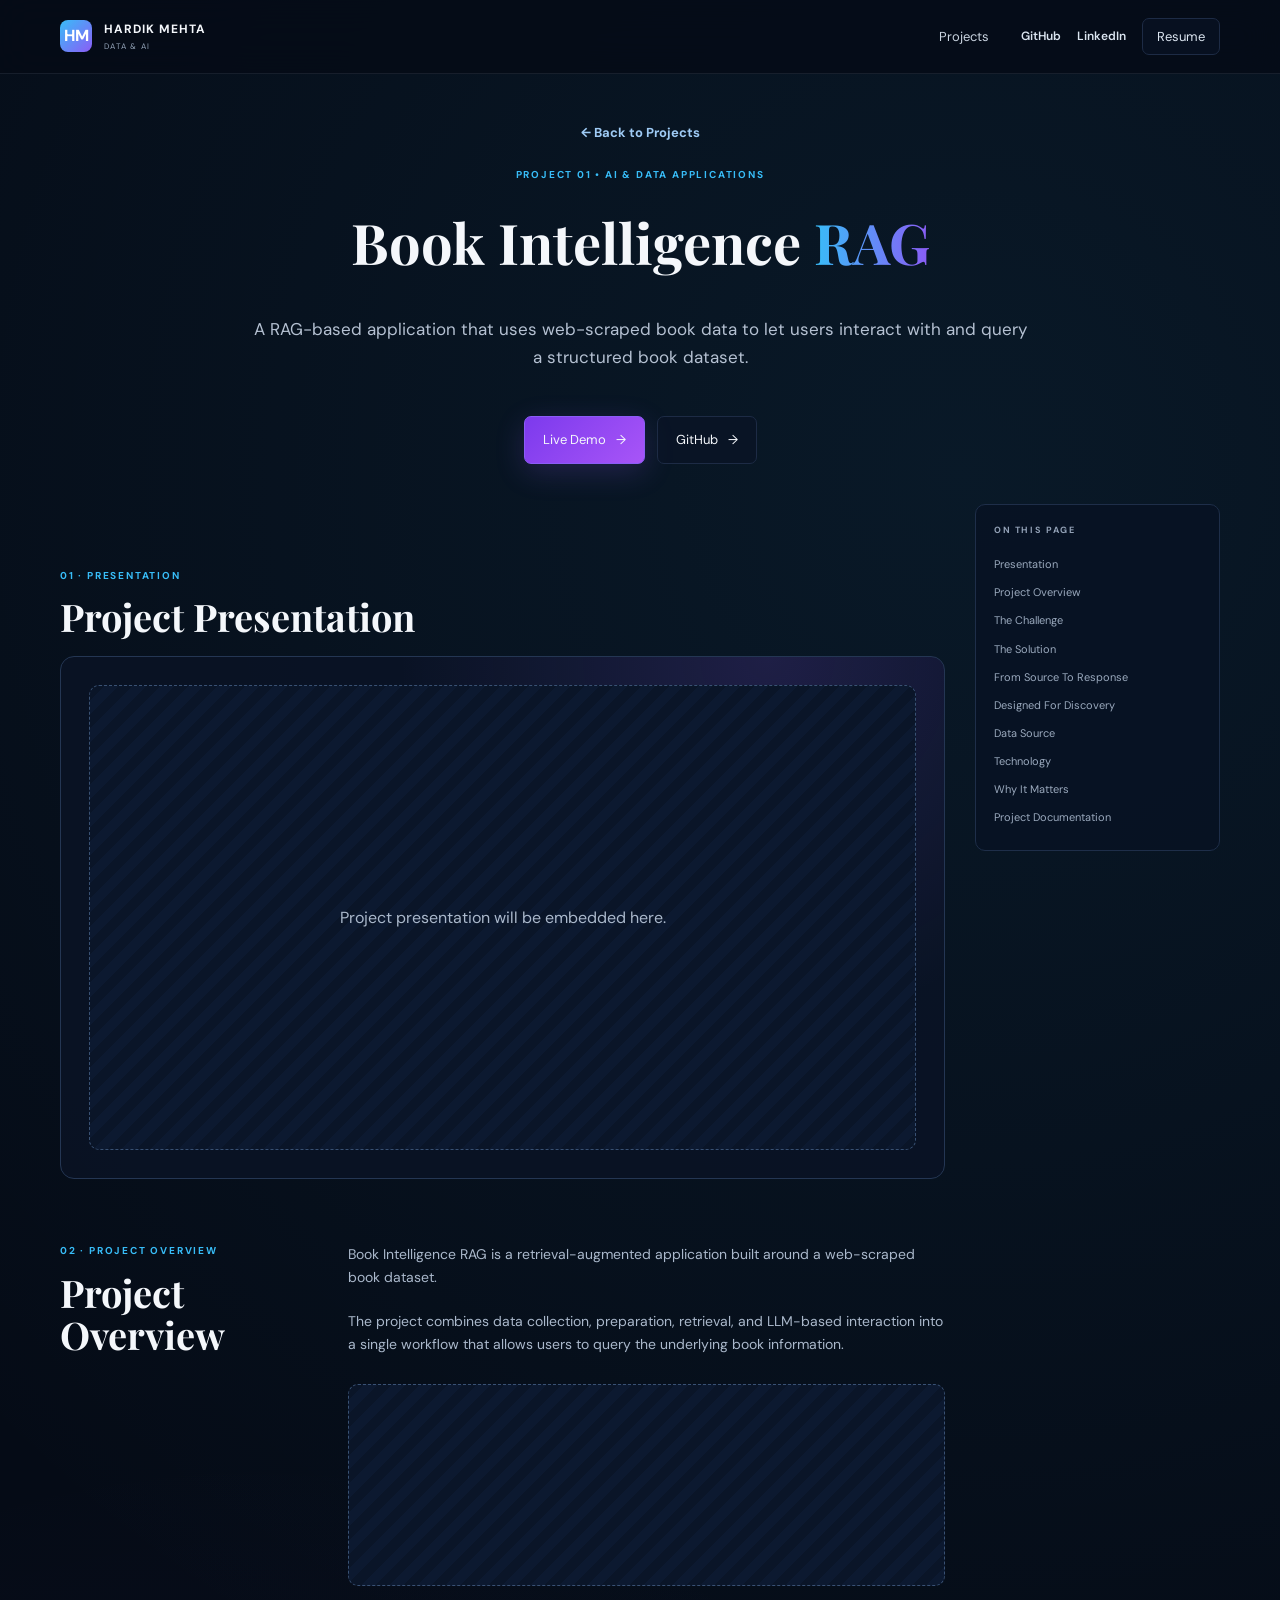
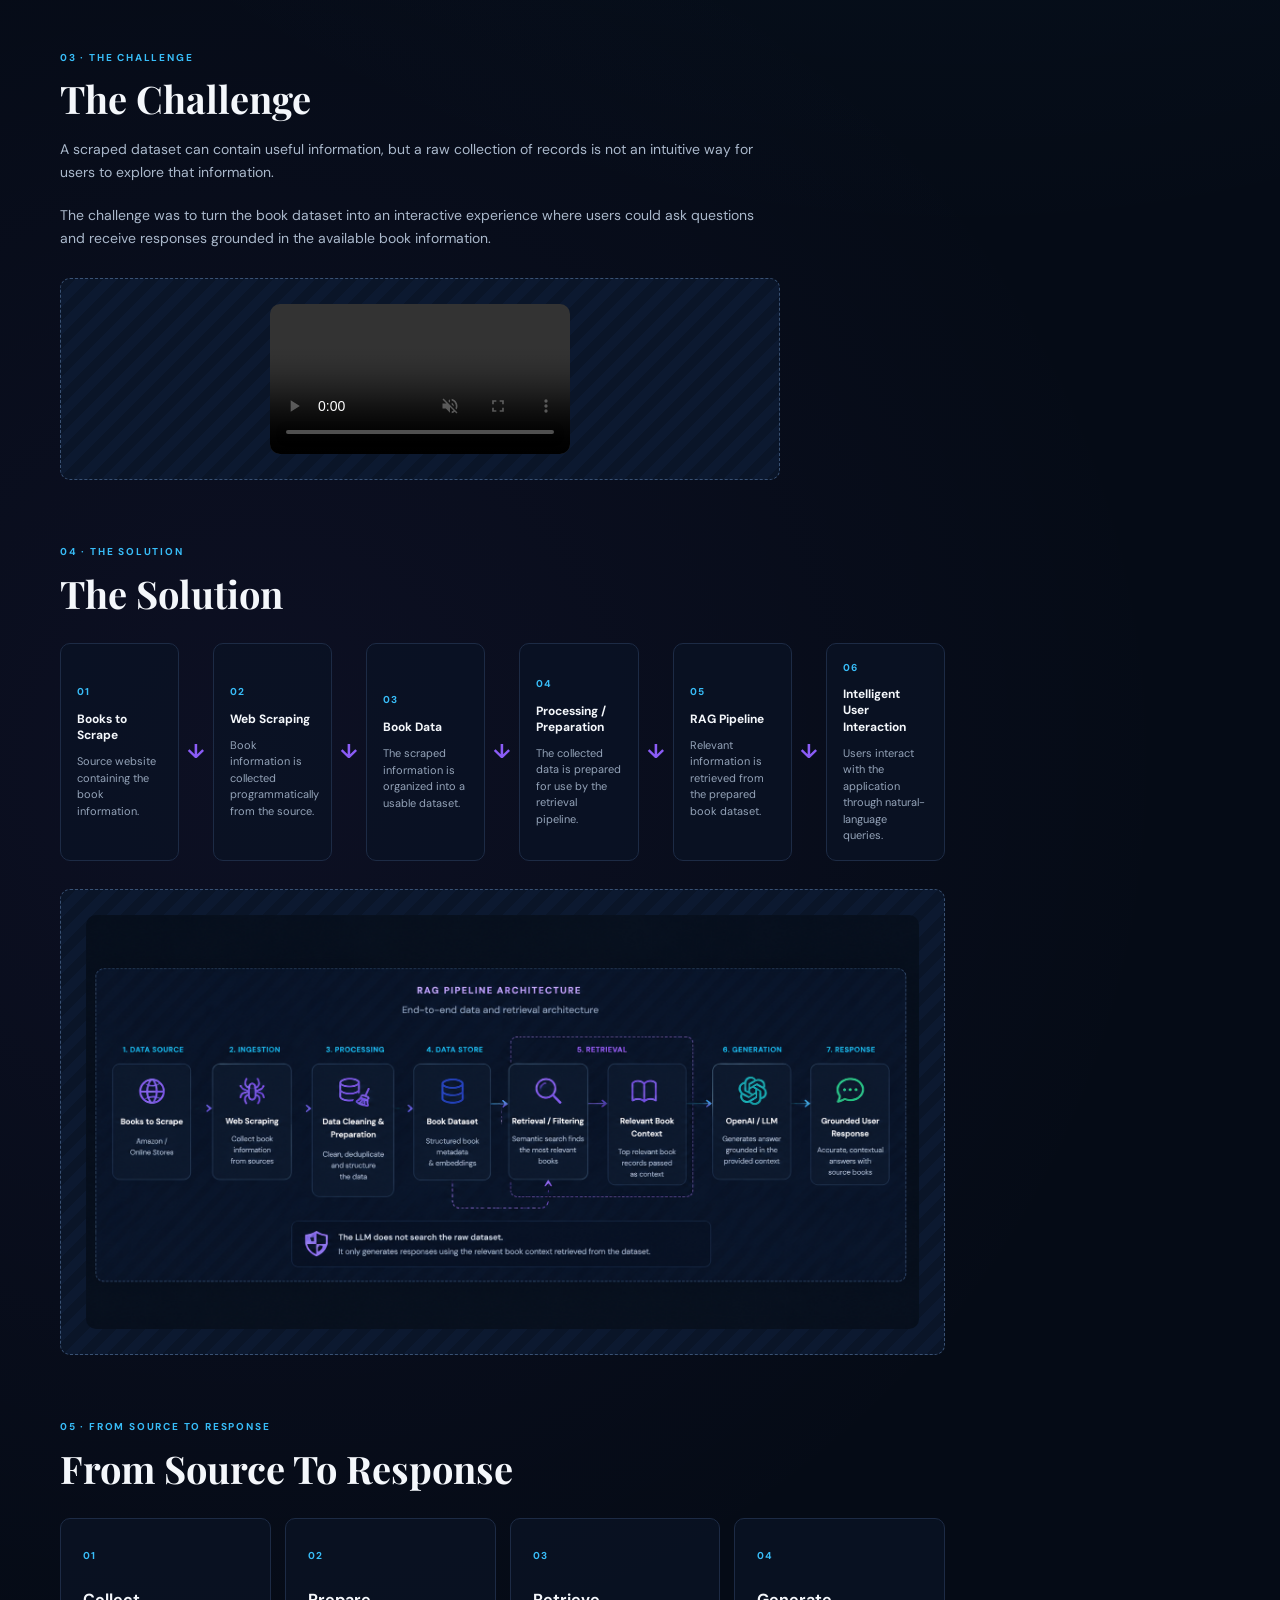
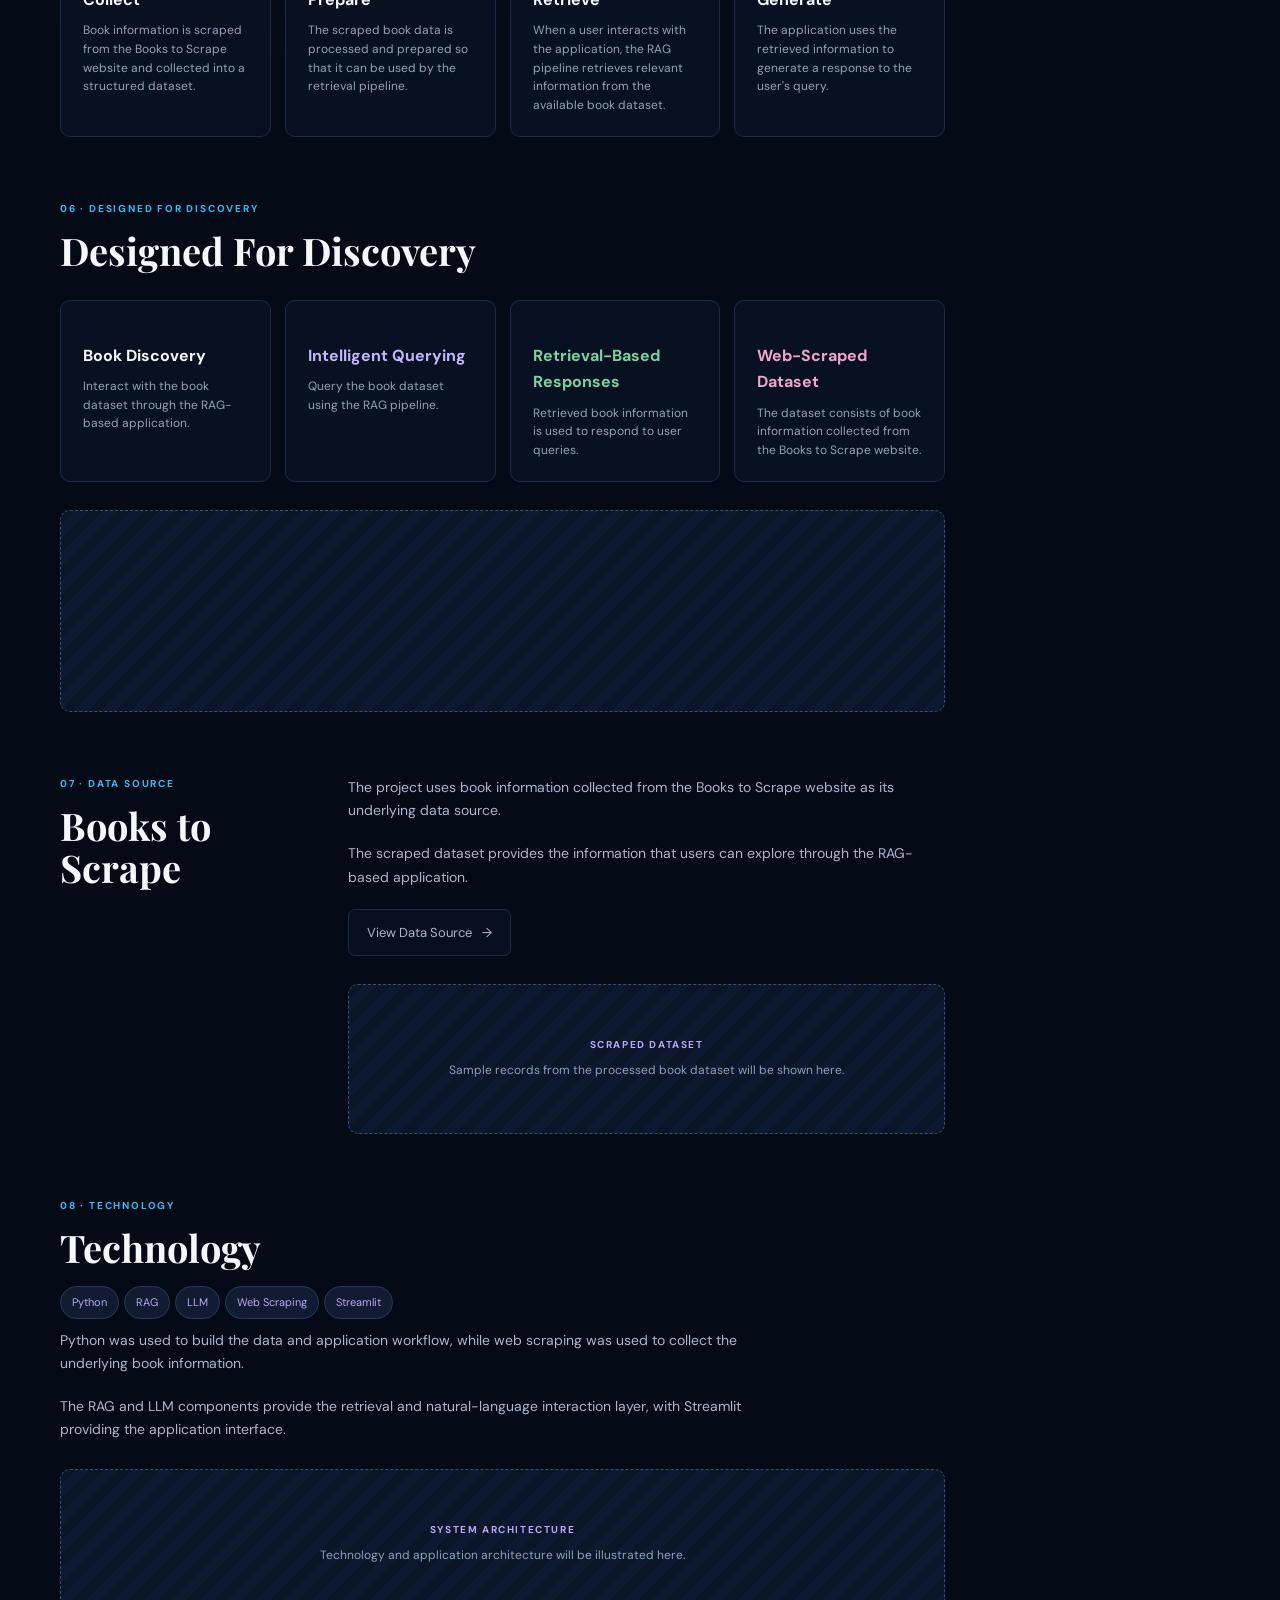
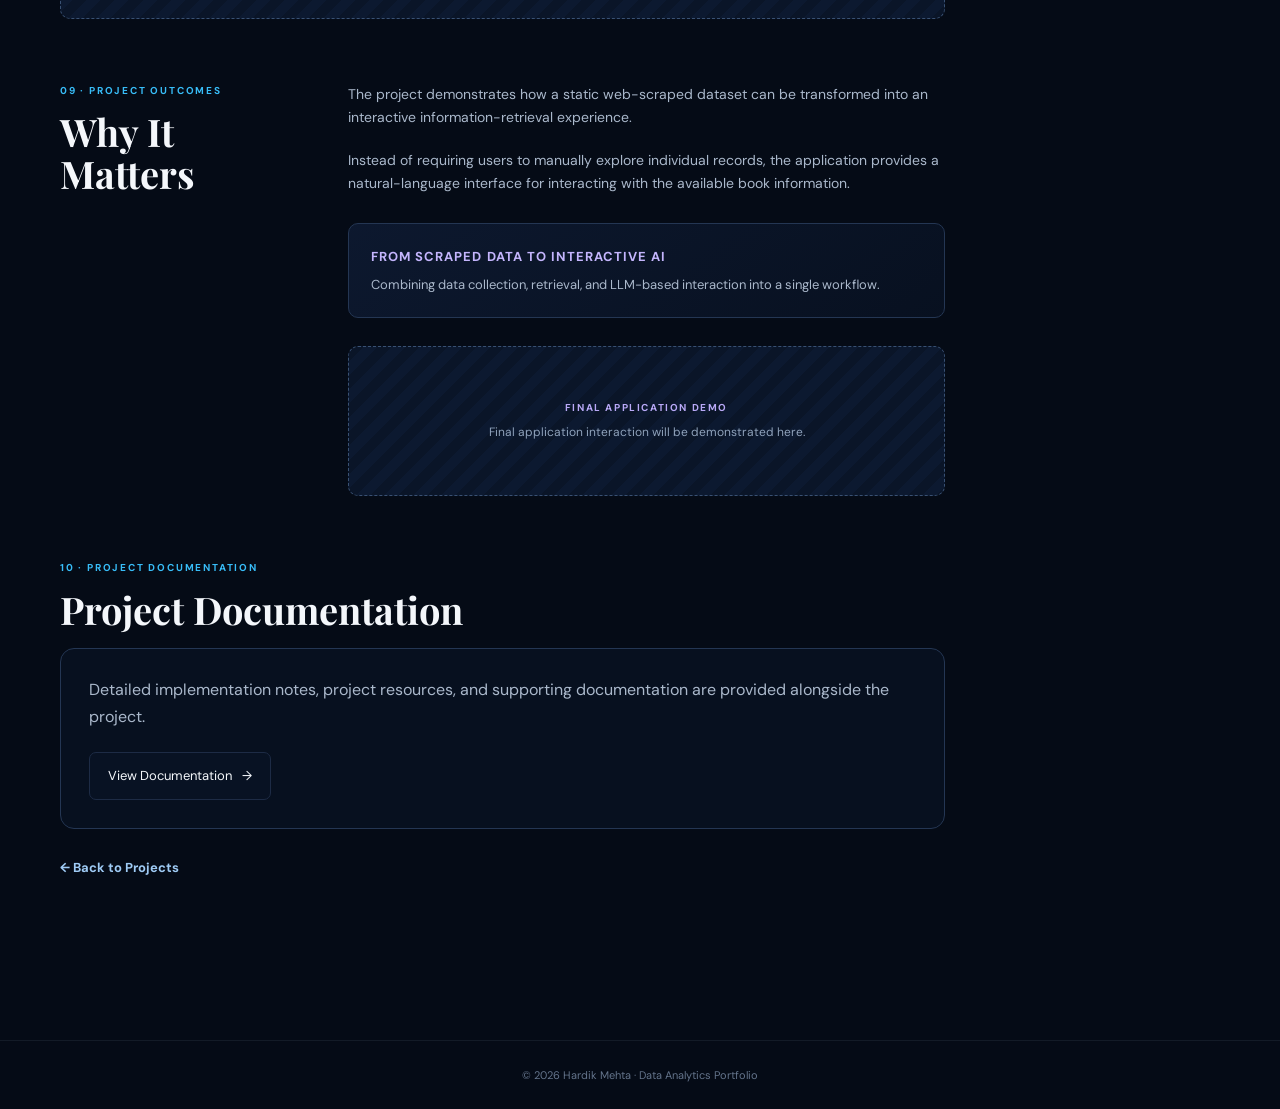
==== projects/book-rag/index.html @ fb2c51c4 "Finishing touch" ====
<!DOCTYPE html>
<html lang="en">
<head>
  <meta charset="UTF-8">
  <meta name="viewport" content="width=device-width, initial-scale=1.0">
  <meta name="description" content="Book Intelligence RAG case study — Hardik Mehta.">
  <title>Book Intelligence RAG | Hardik Mehta</title>
  <link rel="preconnect" href="https://fonts.googleapis.com">
  <link rel="preconnect" href="https://fonts.gstatic.com" crossorigin>
  <link href="https://fonts.googleapis.com/css2?family=DM+Sans:wght@400;500;600;700&family=Playfair+Display:ital,wght@0,600;0,700;1,600&display=swap" rel="stylesheet">
  <link rel="stylesheet" href="../../styles.css">
  <style>
    .rag-visual-placeholder { display:grid; gap:7px; min-height:150px; margin-top:28px; padding:25px; border:1px dashed #395173; border-radius:10px; background:repeating-linear-gradient(135deg,#0a1528,#0a1528 10px,#0c1930 10px,#0c1930 20px); text-align:center; place-content:center; }
    .rag-visual-placeholder strong { color:#b9a9f7; font-size:10px; letter-spacing:.16em; }
    .rag-visual-placeholder span { color:#8fa2bb; font-size:12px; }
    .rag-step p { margin:0; color:var(--muted); font-size:11px; line-height:1.5; }
    .rag-callout { margin-top:28px; padding:22px; border:1px solid #243653; border-radius:10px; background:linear-gradient(145deg,rgba(13,25,48,.94),rgba(8,17,33,.9)); }
    .rag-callout strong, .rag-callout span { display:block; }
    .rag-callout strong { color:#c4b5fd; font-size:13px; letter-spacing:.08em; }
    .rag-callout span { margin-top:6px; color:#aab8cb; font-size:13px; }
  </style>
</head>
<body class="rag-layout">
  <header class="site-header">
    <a class="brand" href="../../index.html">
      <span class="brand-mark">HM</span>
      <span><strong>HARDIK MEHTA</strong><small>DATA &amp; AI</small></span>
    </a>
    <nav class="main-nav" aria-label="Project navigation">
      <a href="../../index.html#projects">Projects</a>
    </nav>
    <div class="header-actions">
      <a href="#" data-placeholder-url="github-profile" aria-label="GitHub">GitHub</a>
      <a href="#" data-placeholder-url="linkedin-profile" aria-label="LinkedIn">LinkedIn</a>
      <a class="outline-btn small" href="#" data-placeholder-url="resume">Resume</a>
    </div>
    <details class="mobile-menu">
      <summary aria-label="Open navigation menu"><span></span><span></span><span></span></summary>
      <div class="mobile-menu-panel">
        <nav aria-label="Mobile project navigation"><a href="../../index.html#projects">Projects</a></nav>
        <div class="mobile-menu-links">
          <a href="#" data-placeholder-url="github-profile">GitHub</a>
          <a href="#" data-placeholder-url="linkedin-profile">LinkedIn</a>
          <a class="outline-btn small" href="#" data-placeholder-url="resume">Resume</a>
        </div>
      </div>
    </details>
  </header>

  <main class="project-page rag-page">
    <section class="project-hero section-shell">
      <a class="rag-back-link" href="../../index.html#projects">← Back to Projects</a>
      <p class="eyebrow">PROJECT 01 • AI &amp; DATA APPLICATIONS</p>
      <h1>Book Intelligence <span>RAG</span></h1>
      <p class="lead">A RAG-based application that uses web-scraped book data to let users interact with and query a structured book dataset.</p>
      <div class="project-actions">
        <a class="primary-btn" href="https://book-intelligence-rag.streamlit.app/" target="_blank" rel="noopener noreferrer">Live Demo <span>→</span></a>
        <a class="outline-btn" href="#github">GitHub <span>→</span></a>
      </div>
    </section>

    <section class="section-shell case-study-grid">
      <article class="case-study-main">
        <section id="presentation" class="rag-section"><p class="eyebrow">01 · PRESENTATION</p><h2>Project Presentation</h2><div class="rag-placeholder-card"><div class="rag-presentation-viewer" role="region" aria-label="Project presentation viewer"><p>Project presentation will be embedded here.</p></div></div></section>

        <section id="overview" class="rag-two-column rag-section"><div><p class="eyebrow">02 · PROJECT OVERVIEW</p><h2>Project Overview</h2></div><div class="rag-copy"><p>Book Intelligence RAG is a retrieval-augmented application built around a web-scraped book dataset.</p><p>The project combines data collection, preparation, retrieval, and LLM-based interaction into a single workflow that allows users to query the underlying book information.</p><div class="rag-visual-placeholder"><video src="../../assets/Challenge_Rag.mp4" autoplay muted loop playsinline style="width:100%; height:100%; object-fit:cover; border-radius:inherit; display:block;"></video></div></div></section>

        <section id="challenge" class="rag-section rag-narrow-section"><p class="eyebrow">03 · THE CHALLENGE</p><h2>The Challenge</h2><div class="rag-copy"><p>A scraped dataset can contain useful information, but a raw collection of records is not an intuitive way for users to explore that information.</p><p>The challenge was to turn the book dataset into an interactive experience where users could ask questions and receive responses grounded in the available book information.</p><div class="rag-visual-placeholder"><video src="../../assets/Challenge2.mp4" autoplay muted loop playsinline controls="false" style="width:100%; height:100%; object-fit:cover; border-radius:inherit; display:block;"></video></div></div></div></section>

        <section id="solution" class="rag-section"><p class="eyebrow">04 · THE SOLUTION</p><h2>The Solution</h2><div class="rag-workflow" aria-label="Book Intelligence RAG workflow"><div class="rag-step"><span>01</span><strong>Books to Scrape</strong><p>Source website containing the book information.</p></div><b>↓</b><div class="rag-step"><span>02</span><strong>Web Scraping</strong><p>Book information is collected programmatically from the source.</p></div><b>↓</b><div class="rag-step"><span>03</span><strong>Book Data</strong><p>The scraped information is organized into a usable dataset.</p></div><b>↓</b><div class="rag-step"><span>04</span><strong>Processing / Preparation</strong><p>The collected data is prepared for use by the retrieval pipeline.</p></div><b>↓</b><div class="rag-step"><span>05</span><strong>RAG Pipeline</strong><p>Relevant information is retrieved from the prepared book dataset.</p></div><b>↓</b><div class="rag-step"><span>06</span><strong>Intelligent User Interaction</strong><p>Users interact with the application through natural-language queries.</p></div></div><div class="rag-visual-placeholder"><img src="../../assets/ChatGPT Image Aug 23, 2026, 06_35_47 PM.png" alt="RAG pipeline architecture" style="width:100%; height:100%; object-fit:contain; display:block; border-radius:inherit; max-width:100%; max-height:100%;"></div></section>

        <section id="how-it-works" class="rag-section"><p class="eyebrow">05 · FROM SOURCE TO RESPONSE</p><h2>From Source To Response</h2><div class="rag-number-grid"><article><span>01</span><h3>Collect</h3><p>Book information is scraped from the Books to Scrape website and collected into a structured dataset.</p></article><article><span>02</span><h3>Prepare</h3><p>The scraped book data is processed and prepared so that it can be used by the retrieval pipeline.</p></article><article><span>03</span><h3>Retrieve</h3><p>When a user interacts with the application, the RAG pipeline retrieves relevant information from the available book dataset.</p></article><article><span>04</span><h3>Generate</h3><p>The application uses the retrieved information to generate a response to the user's query.</p></article></div></section>

        <section id="features" class="rag-section"><p class="eyebrow">06 · DESIGNED FOR DISCOVERY</p><h2>Designed For Discovery</h2><div class="rag-feature-grid"><article><h3>Book Discovery</h3><p>Interact with the book dataset through the RAG-based application.</p></article><article><h3>Intelligent Querying</h3><p>Query the book dataset using the RAG pipeline.</p></article><article><h3>Retrieval-Based Responses</h3><p>Retrieved book information is used to respond to user queries.</p></article><article><h3>Web-Scraped Dataset</h3><p>The dataset consists of book information collected from the Books to Scrape website.</p></article></div><div class="rag-visual-placeholder"><video src="../../assets/harrypotter.mp4" autoplay muted loop playsinline style="width:100%; height:100%; object-fit:cover; border-radius:inherit; display:block;"></video></div></section>

        <section id="data-source" class="rag-two-column rag-section"><div><p class="eyebrow">07 · DATA SOURCE</p><h2>Books to Scrape</h2></div><div class="rag-copy"><p>The project uses book information collected from the Books to Scrape website as its underlying data source.</p><p>The scraped dataset provides the information that users can explore through the RAG-based application.</p><a class="outline-btn" href="#">View Data Source <span>→</span></a><div class="rag-visual-placeholder"><strong>SCRAPED DATASET</strong><span>Sample records from the processed book dataset will be shown here.</span></div></div></section>

        <section id="technology" class="rag-section rag-narrow-section"><p class="eyebrow">08 · TECHNOLOGY</p><h2>Technology</h2><div class="tags large"><span>Python</span><span>RAG</span><span>LLM</span><span>Web Scraping</span><span>Streamlit</span></div><div class="rag-copy"><p>Python was used to build the data and application workflow, while web scraping was used to collect the underlying book information.</p><p>The RAG and LLM components provide the retrieval and natural-language interaction layer, with Streamlit providing the application interface.</p></div><div class="rag-visual-placeholder"><strong>SYSTEM ARCHITECTURE</strong><span>Technology and application architecture will be illustrated here.</span></div></section>

        <section id="outcomes" class="rag-two-column rag-section"><div><p class="eyebrow">09 · PROJECT OUTCOMES</p><h2>Why It Matters</h2></div><div class="rag-copy"><p>The project demonstrates how a static web-scraped dataset can be transformed into an interactive information-retrieval experience.</p><p>Instead of requiring users to manually explore individual records, the application provides a natural-language interface for interacting with the available book information.</p><div class="rag-callout"><strong>FROM SCRAPED DATA TO INTERACTIVE AI</strong><span>Combining data collection, retrieval, and LLM-based interaction into a single workflow.</span></div><div class="rag-visual-placeholder"><strong>FINAL APPLICATION DEMO</strong><span>Final application interaction will be demonstrated here.</span></div></div></section>

        <section id="documentation" class="rag-section"><p class="eyebrow">10 · PROJECT DOCUMENTATION</p><h2>Project Documentation</h2><div class="rag-placeholder-card"><p>Detailed implementation notes, project resources, and supporting documentation are provided alongside the project.</p><a class="outline-btn" href="#">View Documentation <span>→</span></a></div></section>

        <a class="back-projects" href="../../index.html#projects">← Back to Projects</a>
      </article>
      <aside class="project-sidebar case-study-sidebar">
        <div class="side-card"><p class="eyebrow">ON THIS PAGE</p><a href="#presentation">Presentation</a><a href="#overview">Project Overview</a><a href="#challenge">The Challenge</a><a href="#solution">The Solution</a><a href="#how-it-works">From Source To Response</a><a href="#features">Designed For Discovery</a><a href="#data-source">Data Source</a><a href="#technology">Technology</a><a href="#outcomes">Why It Matters</a><a href="#documentation">Project Documentation</a></div>
      </aside>
    </section>
  </main>

  <footer class="site-footer">© 2026 Hardik Mehta · Data Analytics Portfolio</footer>
  <script src="../../script.js"></script>
</body>
</html>
<!-- Book RAG portfolio page -->
---- styles.css ----
:root {
  --bg: #050b16;
  --surface: #0a1325;
  --surface-2: #0d1930;
  --border: #1d2b45;
  --text: #f4f7fb;
  --muted: #94a3b8;
  --blue: #38bdf8;
  --purple: #8b5cf6;
  --pink: #c084fc;
  --shadow: 0 20px 60px rgba(0,0,0,.28);
  --max: 1160px;
}
* { box-sizing: border-box; }
html { scroll-behavior: smooth; }
body {
  margin: 0; color: var(--text); background:
  radial-gradient(circle at 75% 8%, rgba(56,189,248,.08), transparent 25%),
  radial-gradient(circle at 20% 40%, rgba(139,92,246,.06), transparent 25%),
  var(--bg);
  font-family: "DM Sans", sans-serif; line-height: 1.65;
}
a { color: inherit; text-decoration: none; }
button { font: inherit; }
.ambient { position: fixed; width: 280px; height: 280px; border-radius: 50%; filter: blur(100px); pointer-events: none; opacity: .12; z-index: -1; }
.ambient-one { background: var(--blue); top: 20%; right: -80px; }
.ambient-two { background: var(--purple); bottom: 5%; left: -100px; }
.site-header {
  height: 74px; padding: 0 44px; display: flex; align-items: center; gap: 32px;
  border-bottom: 1px solid rgba(148,163,184,.12); position: sticky; top: 0; z-index: 20;
  background: rgba(5,11,22,.82); backdrop-filter: blur(18px);
}
.brand { display:flex; align-items:center; gap:12px; margin-right:auto; }
.brand-mark { width:32px; height:32px; display:grid; place-items:center; color:#fff; font-weight:800; border-radius:8px; background:linear-gradient(135deg,var(--blue),var(--purple)); }
.brand strong { display:block; font-size:12px; letter-spacing:.08em; }
.brand small { display:block; color:var(--muted); font-size:8px; letter-spacing:.16em; }
.main-nav { display:flex; gap:28px; font-size:13px; color:#cbd5e1; }
.main-nav a { padding:27px 0 24px; border-bottom:2px solid transparent; }
.main-nav a:hover, .main-nav .active { color:#fff; border-color:var(--purple); }
.header-actions { display:flex; gap:16px; align-items:center; font-size:12px; color:#dbe5f0; }
.header-actions > a:not(.outline-btn) { font-weight:600; }
.header-actions > a:not(.outline-btn):hover { color:#fff; }
.mobile-menu { display:none; }
.section-shell { width:min(var(--max), calc(100% - 88px)); margin:0 auto; }
.hero { min-height:620px; display:grid; grid-template-columns:1fr 1fr; align-items:center; gap:70px; padding:95px 0 80px; }
.eyebrow { margin:0 0 12px; color:var(--blue); font-size:10px; font-weight:700; letter-spacing:.18em; text-transform:uppercase; }
.hero h1, h2 { font-family:"Playfair Display",serif; }
.hero h1 { font-size:clamp(52px,7vw,86px); line-height:1.02; margin:0 0 20px; }
.hero h1 span, .project-hero h1 span { background:linear-gradient(90deg,var(--blue),var(--purple)); -webkit-background-clip:text; color:transparent; }
.hero-subtitle { color:#dbe5f0; font-size:17px; }
.hero-subtitle i { color:var(--purple); font-style:normal; padding:0 8px; }
.hero-description { max-width:550px; color:var(--muted); font-size:15px; }
.hero-actions, .project-actions { display:flex; gap:12px; flex-wrap:wrap; margin-top:28px; }
.primary-btn, .outline-btn { display:inline-flex; align-items:center; gap:10px; padding:12px 18px; border-radius:7px; border:1px solid var(--border); font-size:13px; transition:.25s ease; }
.primary-btn { background:linear-gradient(135deg,#7c3aed,#a855f7); border-color:#8b5cf6; box-shadow:0 8px 30px rgba(139,92,246,.2); }
.outline-btn { background:rgba(10,19,37,.65); }
.primary-btn:hover, .outline-btn:hover { transform:translateY(-2px); border-color:var(--blue); }
.outline-btn.small { padding:7px 14px; }
.hero-visual { display:flex; justify-content:center; }
.dashboard-window { width:min(100%,540px); padding:18px; border:1px solid #223453; border-radius:14px; background:linear-gradient(145deg,#0c1830,#07101f); box-shadow:var(--shadow); transform:perspective(900px) rotateY(-5deg); }
.window-bar { display:flex; gap:6px; margin-bottom:18px; }
.window-bar span { width:7px; height:7px; border-radius:50%; background:#3b4c69; }
.metric-row { display:grid; grid-template-columns:repeat(3,1fr); gap:10px; }
.metric-row div { padding:12px; border:1px solid #1b2942; background:#0c172c; border-radius:9px; }
.metric-row small, .metric-row em { display:block; color:var(--muted); font-size:9px; }
.metric-row strong { display:block; font-size:18px; }
.metric-row em { color:#22c55e; font-style:normal; }
.chart-area { height:170px; margin-top:10px; display:grid; grid-template-columns:1fr 100px; gap:15px; padding:15px; border:1px solid #1b2942; border-radius:9px; }
.line-chart { align-self:center; height:100px; background:linear-gradient(155deg,transparent 30%,rgba(139,92,246,.15) 31%,transparent 32%), repeating-linear-gradient(to bottom,transparent 0 24px,#17253d 25px); clip-path:polygon(0 75%,10% 58%,18% 66%,30% 38%,42% 51%,55% 30%,68% 44%,78% 18%,88% 35%,100% 5%,100% 100%,0 100%); border-bottom:1px solid #253958; }
.donut { width:78px; height:78px; border-radius:50%; margin:auto; background:conic-gradient(var(--purple) 0 68%, #15243e 68%); position:relative; }
.donut:after { content:""; position:absolute; inset:15px; border-radius:50%; background:#0c172c; }
.bar-row { height:80px; display:flex; align-items:end; gap:10px; padding:15px; }
.bar-row i { flex:1; border-radius:4px 4px 0 0; background:linear-gradient(to top,var(--purple),var(--blue)); opacity:.8; }
.section-heading { display:flex; justify-content:space-between; align-items:end; margin-bottom:26px; }
h2 { font-size:38px; margin:0 0 18px; line-height:1.1; }
.section-note { color:var(--muted); font-size:12px; }
.section-link { transition:color .2s ease, transform .2s ease; }
.section-link span { color:var(--blue); padding-left:4px; }
.section-link:hover { color:#fff; transform:translateX(3px); }
.impact-section { display:grid; grid-template-columns:180px 1fr; gap:42px; align-items:center; padding-top:35px; padding-bottom:105px; }
.impact-heading h2 { margin:0; }
.impact-grid { display:grid; grid-template-columns:repeat(3,1fr); gap:14px; }
.impact-card { min-height:148px; position:relative; overflow:hidden; display:flex; flex-direction:column; justify-content:center; padding:24px; border:1px solid var(--border); border-radius:10px; background:linear-gradient(145deg,rgba(13,25,48,.94),rgba(8,17,33,.9)); transition:transform .25s ease, border-color .25s ease, box-shadow .25s ease; }
.impact-card::after { content:""; position:absolute; right:0; bottom:0; left:0; height:2px; background:linear-gradient(90deg,var(--impact-accent),transparent); }
.impact-card:hover { transform:translateY(-5px); border-color:color-mix(in srgb, var(--impact-accent) 55%, var(--border)); box-shadow:0 16px 35px rgba(0,0,0,.24); }
.impact-icon { width:32px; height:32px; display:grid; place-items:center; margin-bottom:12px; color:var(--impact-accent); font-size:25px; line-height:1; }
.impact-card strong { color:#f4f7fb; font-size:29px; line-height:1.1; }
.impact-card > span:last-child { margin-top:6px; color:var(--muted); font-size:11px; }
.impact-blue { --impact-accent:var(--blue); }
.impact-purple { --impact-accent:var(--purple); }
.impact-pink { --impact-accent:#ec4899; }
.project-grid { display:grid; grid-template-columns:repeat(5,1fr); gap:14px; }
.project-card { overflow:hidden; border:1px solid var(--border); border-radius:9px; background:rgba(10,19,37,.82); transition:.3s ease; }
.project-card:hover { transform:translateY(-6px); border-color:#445c87; box-shadow:0 18px 45px rgba(0,0,0,.25); }
.project-image { height:160px; position:relative; overflow:hidden; display:flex; align-items:center; justify-content:center; }
.live-badge { position:absolute; top:10px; right:10px; z-index:1; padding:4px 7px; border:1px solid rgba(34,197,94,.4); border-radius:99px; color:#86efac; background:rgba(5,11,22,.72); font-size:8px; font-weight:700; letter-spacing:.1em; }
.gradient-saas { background:linear-gradient(135deg,#25144e,#0c2341); }
.gradient-automation { background:linear-gradient(135deg,#102c2b,#10213c); }
.gradient-olist { background:linear-gradient(135deg,#14243d,#12352d); }
.gradient-ai { background:linear-gradient(135deg,#0d3141,#25184d); }
.gradient-ml { background:linear-gradient(135deg,#321d24,#1b2445); }
.mock-icon { font-size:38px; font-weight:800; color:#fff; opacity:.9; text-shadow:0 0 28px rgba(56,189,248,.8); }
.mini-chart { position:absolute; width:150px; height:55px; bottom:18px; border-bottom:2px solid var(--blue); clip-path:polygon(0 80%,15% 55%,27% 68%,43% 32%,55% 50%,70% 22%,82% 40%,100% 0,100% 100%,0 100%); background:rgba(139,92,246,.12); }
.mini-bars { position:absolute; bottom:16px; width:150px; height:55px; background:repeating-linear-gradient(90deg,transparent 0 12px,rgba(56,189,248,.5) 13px 24px); clip-path:inset(25% 0 0); }
.network { width:120px; height:80px; border:1px dashed rgba(56,189,248,.5); border-radius:50%; }
.clusters { width:130px; height:80px; background:radial-gradient(circle at 25% 30%,#38bdf8 0 3px,transparent 4px),radial-gradient(circle at 65% 55%,#8b5cf6 0 3px,transparent 4px),radial-gradient(circle at 40% 70%,#c084fc 0 3px,transparent 4px); }
.project-body { padding:15px; }
.tags { display:flex; flex-wrap:wrap; gap:5px; margin-bottom:10px; }
.tags span { border:1px solid #2a3a5a; border-radius:99px; padding:3px 7px; color:#b9a9f7; background:#111b32; font-size:9px; }
.tags.large span { padding:6px 11px; font-size:11px; }
.project-body h3 { margin:0 0 7px; font-size:15px; line-height:1.25; }
.project-body p { margin:0 0 14px; color:var(--muted); font-size:11px; line-height:1.55; }
.card-link { color:#c4b5fd; font-size:11px; font-weight:700; }
.two-column { display:grid; grid-template-columns:1fr 2fr; gap:90px; padding-top:120px; padding-bottom:110px; }
.prose { color:#aab8cb; font-size:14px; }
.skill-grid { display:grid; grid-template-columns:repeat(5,minmax(0,1fr)); gap:14px; }
.skill-grid article, .education-card, .timeline-placeholder > div { border:1px solid var(--border); border-radius:10px; background:rgba(10,19,37,.75); padding:24px; }
.skill-card { min-width:0; display:flex; flex-direction:column; transition:transform .25s ease, border-color .25s ease, box-shadow .25s ease; }
.skill-card:hover { transform:translateY(-4px); border-color:var(--skill-accent); box-shadow:0 16px 35px rgba(0,0,0,.22); }
.skill-index { color:var(--skill-accent); font-size:11px; }
.skill-card h3 { margin:18px 0 7px; font-size:15px; line-height:1.25; }
.skill-card p { color:var(--muted); font-size:11px; line-height:1.5; margin:0; }
.skill-tags { display:flex; flex-wrap:wrap; gap:5px; margin-top:16px; }
.skill-tags span { max-width:100%; overflow-wrap:anywhere; padding:3px 7px; border:1px solid color-mix(in srgb, var(--skill-accent) 35%, #2a3a5a); border-radius:99px; color:#cbd5e1; background:#111b32; font-size:9px; line-height:1.25; }
.skill-blue { --skill-accent:var(--blue); }
.skill-purple { --skill-accent:var(--purple); }
.skill-green { --skill-accent:#22c55e; }
.skill-pink { --skill-accent:#ec4899; }
.education-card p { color:var(--muted); margin:0; }
#education { padding-top:100px; padding-bottom:100px; }
.education-card { max-width:780px; }
.education-grid { display:grid; grid-template-columns:repeat(2,1fr); gap:14px; max-width:980px; }
.education-item { min-height:150px; display:flex; flex-direction:column; justify-content:space-between; gap:24px; padding:24px; border:1px solid var(--border); border-radius:10px; background:rgba(10,19,37,.75); transition:transform .25s ease, border-color .25s ease, box-shadow .25s ease; }
.education-item:hover { transform:translateY(-4px); border-color:#445c87; box-shadow:0 16px 35px rgba(0,0,0,.22); }
.education-item h3 { margin:0 0 8px; font-size:16px; line-height:1.35; }
.education-item p { color:var(--muted); margin:0; font-size:12px; }
.education-item > span { align-self:flex-start; padding:4px 9px; border:1px solid rgba(34,197,94,.3); border-radius:99px; color:#7dd3a0; background:rgba(22,101,52,.16); font-size:10px; font-weight:700; letter-spacing:.04em; }
.contact-card { text-align:center; max-width:800px; padding:70px 30px; margin-bottom:80px; border:1px solid #243653; border-radius:18px; background:radial-gradient(circle at 50% 0%,rgba(139,92,246,.2),transparent 55%),#0a1427; }
.contact-card .hero-actions { justify-content:center; }
.site-footer { border-top:1px solid rgba(148,163,184,.1); padding:25px; text-align:center; color:#64748b; font-size:11px; }

/* Project page */
.project-page { padding-bottom:80px; }
.project-hero { padding:75px 0 45px; }
.project-hero h1 { font-family:"Playfair Display",serif; font-size:56px; margin:0 0 10px; }
.project-hero .lead { color:#b5c1d2; font-size:17px; }
.rag-layout {
  --rag-gutter: 44px;
  --rag-space: 64px;
  --rag-label-col: 240px;
  --rag-col-gap: 48px;
}
.rag-layout .site-header {
  padding-left: max(var(--rag-gutter), calc((100% - var(--max)) / 2));
  padding-right: max(var(--rag-gutter), calc((100% - var(--max)) / 2));
}
.rag-layout .section-shell {
  width: min(var(--max), calc(100% - (var(--rag-gutter) * 2)));
}
.rag-back-link { display:inline-flex; margin-bottom:24px; color:#9fcbf5; font-size:13px; font-weight:700; }
.rag-back-link:hover { color:#fff; }
.rag-page { padding-bottom: calc(var(--rag-space) + 16px); }
.rag-page .project-hero {
  display:flex; flex-direction:column; align-items:center; text-align:center;
  padding:48px 0 40px;
}
.rag-page .project-hero h1,
.rag-page .project-hero .lead { max-width:780px; }
.rag-page .project-actions { justify-content:center; }
.rag-section { padding-top:var(--rag-space); padding-bottom:0; }
.rag-section > h2,
.rag-two-column h2 { margin:0 0 18px; }
.rag-two-column {
  display:grid;
  grid-template-columns:var(--rag-label-col) minmax(0,1fr);
  column-gap:var(--rag-col-gap);
  row-gap:18px;
  align-items:start;
}
.rag-copy { color:#aab8cb; font-size:14px; }
.rag-copy p { margin:0 0 20px; }
.rag-copy p:last-child { margin-bottom:0; }
.rag-narrow-section .rag-copy { max-width:720px; }
.rag-workflow {
  display:grid;
  grid-template-columns:minmax(0,1fr) 18px minmax(0,1fr) 18px minmax(0,1fr) 18px minmax(0,1fr) 18px minmax(0,1fr) 18px minmax(0,1fr);
  align-items:stretch;
  gap:8px;
  margin-top:28px;
}
.rag-step {
  min-width:0; min-height:116px; display:flex; flex-direction:column;
  justify-content:center; gap:10px; padding:16px; border:1px solid var(--border);
  border-radius:10px; background:rgba(10,19,37,.78);
}
.rag-step span, .rag-number-grid article > span { color:var(--blue); font-size:10px; font-weight:700; letter-spacing:.1em; }
.rag-step strong { font-size:12px; line-height:1.35; text-wrap:balance; }
.rag-workflow > b { display:grid; place-items:center; color:var(--purple); text-align:center; font-size:20px; }
.rag-number-grid, .rag-feature-grid {
  display:grid; grid-template-columns:repeat(4,minmax(0,1fr));
  align-items:stretch; gap:14px; margin-top:28px;
}
.rag-number-grid article, .rag-feature-grid article {
  min-width:0; min-height:175px; height:100%; padding:22px; border:1px solid var(--border);
  border-radius:10px; background:rgba(10,19,37,.75);
  transition:transform .25s ease, border-color .25s ease, box-shadow .25s ease;
}
.rag-number-grid article:hover, .rag-feature-grid article:hover { transform:translateY(-4px); border-color:#445c87; box-shadow:0 16px 35px rgba(0,0,0,.22); }
.rag-number-grid h3, .rag-feature-grid h3 { margin:20px 0 8px; font-size:16px; }
.rag-number-grid p, .rag-feature-grid p { margin:0; color:var(--muted); font-size:12px; line-height:1.55; }
.rag-feature-grid article:nth-child(2) h3 { color:#c4b5fd; }
.rag-feature-grid article:nth-child(3) h3 { color:#7dd3a0; }
.rag-feature-grid article:nth-child(4) h3 { color:#f0a6ca; }
.rag-placeholder-card {
  width:100%; margin:0; padding:28px; border:1px solid #243653; border-radius:14px;
  background:radial-gradient(circle at 80% 0%,rgba(139,92,246,.16),transparent 42%),rgba(10,19,37,.82);
}
#documentation .rag-placeholder-card { background:rgba(8,18,35,.76); }
.rag-placeholder-card h2 { margin:0 0 12px; }
.rag-placeholder-card p:not(.eyebrow) { color:#aab8cb; margin:0 0 22px; }
.rag-presentation-viewer {
  width:100%; aspect-ratio:16 / 9; display:grid; place-items:center; padding:24px;
  border:1px dashed #395173; border-radius:10px;
  background:repeating-linear-gradient(135deg,#0a1528,#0a1528 10px,#0c1930 10px,#0c1930 20px);
  color:#8fa2bb; text-align:center;
}
.rag-presentation-viewer p { margin:0 !important; }
.project-layout { display:grid; grid-template-columns:minmax(0,1fr) 245px; gap:30px; align-items:start; }
.project-main { min-width:0; }
.case-study-grid { display:grid; grid-template-columns:minmax(0,1fr) 245px; gap:30px; align-items:start; padding-bottom:80px; }
.case-study-main { min-width:0; }
.case-section { padding:30px 0; border-bottom:1px solid #1c2c47; scroll-margin-top:95px; }
.case-section:first-child { padding-top:10px; }
.case-section h2 { margin:0 0 14px; font-size:28px; }
.placeholder-copy { max-width:720px; color:#aab8cb; font-size:14px; }
.case-placeholder { min-height:150px; display:grid; place-items:center; padding:25px; border:1px dashed #395173; border-radius:10px; color:#8fa2bb; background:repeating-linear-gradient(135deg,#0a1528,#0a1528 10px,#0c1930 10px,#0c1930 20px); text-align:center; }
.back-projects { display:inline-flex; margin-top:28px; color:#9fcbf5; font-size:13px; font-weight:700; }
.back-projects:hover { color:#fff; }
.content-label { color:var(--blue); font-size:10px; font-weight:700; letter-spacing:.16em; margin:10px 0 14px; }
.presentation-viewer { display:grid; grid-template-columns:150px 1fr; border:1px solid #223453; border-radius:12px; overflow:hidden; background:#081224; box-shadow:var(--shadow); }
.slide-list { padding:12px; border-right:1px solid #1c2c47; background:#091426; display:grid; align-content:start; gap:7px; }
.slide { border:1px solid #1c2c47; border-radius:6px; background:#0d1a30; color:#cbd5e1; text-align:left; padding:8px; cursor:pointer; font-size:10px; }
.slide span { display:block; color:#94a3b8; margin-top:2px; }
.slide.active { border-color:var(--purple); box-shadow:0 0 18px rgba(139,92,246,.16); }
.slide-stage { min-height:500px; padding:45px; position:relative; background:radial-gradient(circle at 75% 25%,rgba(139,92,246,.16),transparent 30%),#091325; }
.slide-number { font-size:48px; font-weight:800; color:#9b5cf6; opacity:.9; }
.slide-stage h2 { font-size:35px; max-width:520px; margin:5px 0 18px; }
.slide-stage p:not(.eyebrow) { color:#aab8cb; max-width:540px; }
.slide-visual { position:absolute; right:45px; bottom:100px; width:220px; height:145px; display:grid; place-items:center; border:1px solid #34466a; border-radius:12px; background:linear-gradient(145deg,#121e38,#0c1425); color:#9f7aea; text-align:center; font-size:14px; box-shadow:0 0 50px rgba(139,92,246,.12); }
.viewer-controls { position:absolute; left:45px; right:45px; bottom:22px; display:flex; align-items:center; gap:8px; }
.viewer-controls button { width:30px; height:30px; border:1px solid #283a59; background:#0c1930; color:#fff; border-radius:6px; cursor:pointer; }
.viewer-controls span { margin-left:auto; color:#8ea0b8; font-size:11px; }
.dashboard-cta { display:flex; align-items:center; justify-content:space-between; gap:24px; margin-top:22px; padding:20px 22px; border:1px solid #223453; border-radius:10px; background:rgba(10,19,37,.7); }
.dashboard-cta .eyebrow { margin-bottom:5px; }
.dashboard-cta h2 { margin:0; font-family:"DM Sans",sans-serif; font-size:18px; }
.dashboard-cta .primary-btn { flex-shrink:0; }
.readme-label { margin-top:55px; }
.readme-card { border:1px solid #223453; border-radius:12px; padding:38px; background:rgba(8,18,35,.76); }
.readme-card h2 { font-family:"DM Sans",sans-serif; font-size:22px; color:#c4b5fd; margin-top:28px; }
.readme-card p, .readme-card li { color:#aab8cb; font-size:14px; }
.readme-card hr { border:0; border-top:1px solid #1c2c47; margin:34px 0; }
.gif-placeholder { height:240px; border:1px dashed #395173; border-radius:10px; display:grid; place-items:center; text-align:center; background:repeating-linear-gradient(135deg,#0a1528,#0a1528 10px,#0c1930 10px,#0c1930 20px); color:#8fa2bb; }
.gif-placeholder small { color:#64748b; }
.pipeline { display:flex; align-items:center; gap:8px; flex-wrap:wrap; }
.pipeline span { padding:9px 13px; background:#111d33; border:1px solid #293b5b; border-radius:8px; font-size:11px; }
.pipeline b { color:#8b5cf6; }
.result-grid { display:grid; grid-template-columns:repeat(3,1fr); gap:10px; }
.result-grid div { padding:18px; border:1px solid #223453; background:#0b172b; border-radius:8px; }
.result-grid small, .result-grid span { display:block; color:#71839d; font-size:9px; }
.result-grid strong { display:block; font-size:25px; color:#f1f5f9; margin:5px 0; }
.project-sidebar { position:sticky; top:95px; display:grid; gap:14px; }
.side-card { border:1px solid #1e2e49; border-radius:10px; background:rgba(8,18,35,.8); padding:18px; }
.side-card .eyebrow { font-size:9px; }
.side-card a { display:block; color:#9aa9bd; font-size:11px; padding:5px 0; }
.side-card a:hover { color:#fff; }
.side-card p { color:#93a2b7; font-size:11px; line-height:1.7; }
.side-card strong { color:#e2e8f0; }
@media (max-width: 1000px) {
  .site-header { padding:0 24px; gap:20px; }
  .main-nav { gap:16px; font-size:12px; }
  .header-actions { gap:10px; font-size:11px; }
  .section-shell { width:min(var(--max), calc(100% - 48px)); }
  .project-grid { grid-template-columns:repeat(2,1fr); }
  .hero { grid-template-columns:1fr; }
  .hero-visual { order:0; }
  .skill-grid { grid-template-columns:repeat(2,1fr); }
  .impact-section { grid-template-columns:1fr; gap:24px; }
  .rag-layout { --rag-gutter: 24px; --rag-space: 56px; }
  .rag-two-column { grid-template-columns:1fr; }
  .rag-workflow { grid-template-columns:repeat(3,minmax(0,1fr)); gap:14px; }
  .rag-workflow > b { display:none; }
  .rag-number-grid, .rag-feature-grid { grid-template-columns:repeat(2,minmax(0,1fr)); }
}
@media (max-width: 880px) {
  .rag-layout { --rag-gutter: 20px; }
  .site-header { padding:0 20px; }
  .main-nav, .header-actions { display:none; }
  .mobile-menu { display:block; position:relative; margin-left:auto; }
  .mobile-menu summary { width:38px; height:38px; display:grid; place-content:center; gap:4px; border:1px solid var(--border); border-radius:7px; background:rgba(10,19,37,.65); cursor:pointer; list-style:none; }
  .mobile-menu summary::-webkit-details-marker { display:none; }
  .mobile-menu summary span { width:16px; height:1px; display:block; background:#dbe5f0; transition:transform .2s ease, opacity .2s ease; }
  .mobile-menu[open] summary span:first-child { transform:translateY(5px) rotate(45deg); }
  .mobile-menu[open] summary span:nth-child(2) { opacity:0; }
  .mobile-menu[open] summary span:last-child { transform:translateY(-5px) rotate(-45deg); }
  .mobile-menu-panel { position:absolute; top:49px; right:0; z-index:30; width:min(280px, calc(100vw - 40px)); padding:12px; border:1px solid #223453; border-radius:10px; background:rgba(8,18,35,.98); box-shadow:var(--shadow); }
  .mobile-menu-panel nav, .mobile-menu-links { display:grid; gap:4px; }
  .mobile-menu-panel nav { padding-bottom:10px; border-bottom:1px solid #1c2c47; }
  .mobile-menu-panel a { padding:9px 10px; color:#dbe5f0; font-size:13px; }
  .mobile-menu-panel a:hover { color:#fff; background:#111d33; border-radius:6px; }
  .mobile-menu-links { grid-template-columns:1fr 1fr; align-items:center; padding-top:10px; }
  .mobile-menu-links .outline-btn { grid-column:1 / -1; justify-content:center; }
}
@media (max-width: 700px) {
  .site-header { height:64px; }
  .brand strong { font-size:10px; }
  .hero { padding:65px 0; min-height:auto; }
  .hero h1 { font-size:50px; }
  .project-grid, .skill-grid { grid-template-columns:1fr; }
  .education-grid { grid-template-columns:1fr; }
  .impact-section { padding-top:10px; padding-bottom:75px; }
  .impact-grid { grid-template-columns:1fr; }
  .rag-layout { --rag-space: 48px; }
  .rag-page .project-hero { padding-top:32px; padding-bottom:28px; }
  .rag-workflow { grid-template-columns:1fr; gap:8px; }
  .rag-workflow > b { display:grid; height:18px; }
  .rag-number-grid, .rag-feature-grid { grid-template-columns:1fr; }
  .rag-placeholder-card { padding:20px; }
  .two-column { grid-template-columns:1fr; gap:25px; padding-top:75px; }
  .section-heading { display:block; }
  .section-note { display:block; margin-top:10px; }
  .project-layout { grid-template-columns:1fr; }
  .case-study-grid { grid-template-columns:1fr; }
  .project-sidebar { display:none; }
  .project-hero h1 { font-size:42px; }
  .presentation-viewer { grid-template-columns:1fr; }
  .slide-list { grid-template-columns:repeat(4,1fr); border-right:0; border-bottom:1px solid #1c2c47; }
  .slide { text-align:center; }
  .slide span { display:none; }
  .slide-stage { min-height:470px; padding:28px; }
  .slide-visual { position:relative; right:auto; bottom:auto; width:100%; margin-top:35px; }
  .viewer-controls { left:28px; right:28px; }
  .dashboard-cta { align-items:flex-start; flex-direction:column; }
  .readme-card { padding:24px; }
  .result-grid { grid-template-columns:1fr; }
  .metric-row { grid-template-columns:1fr; }
}
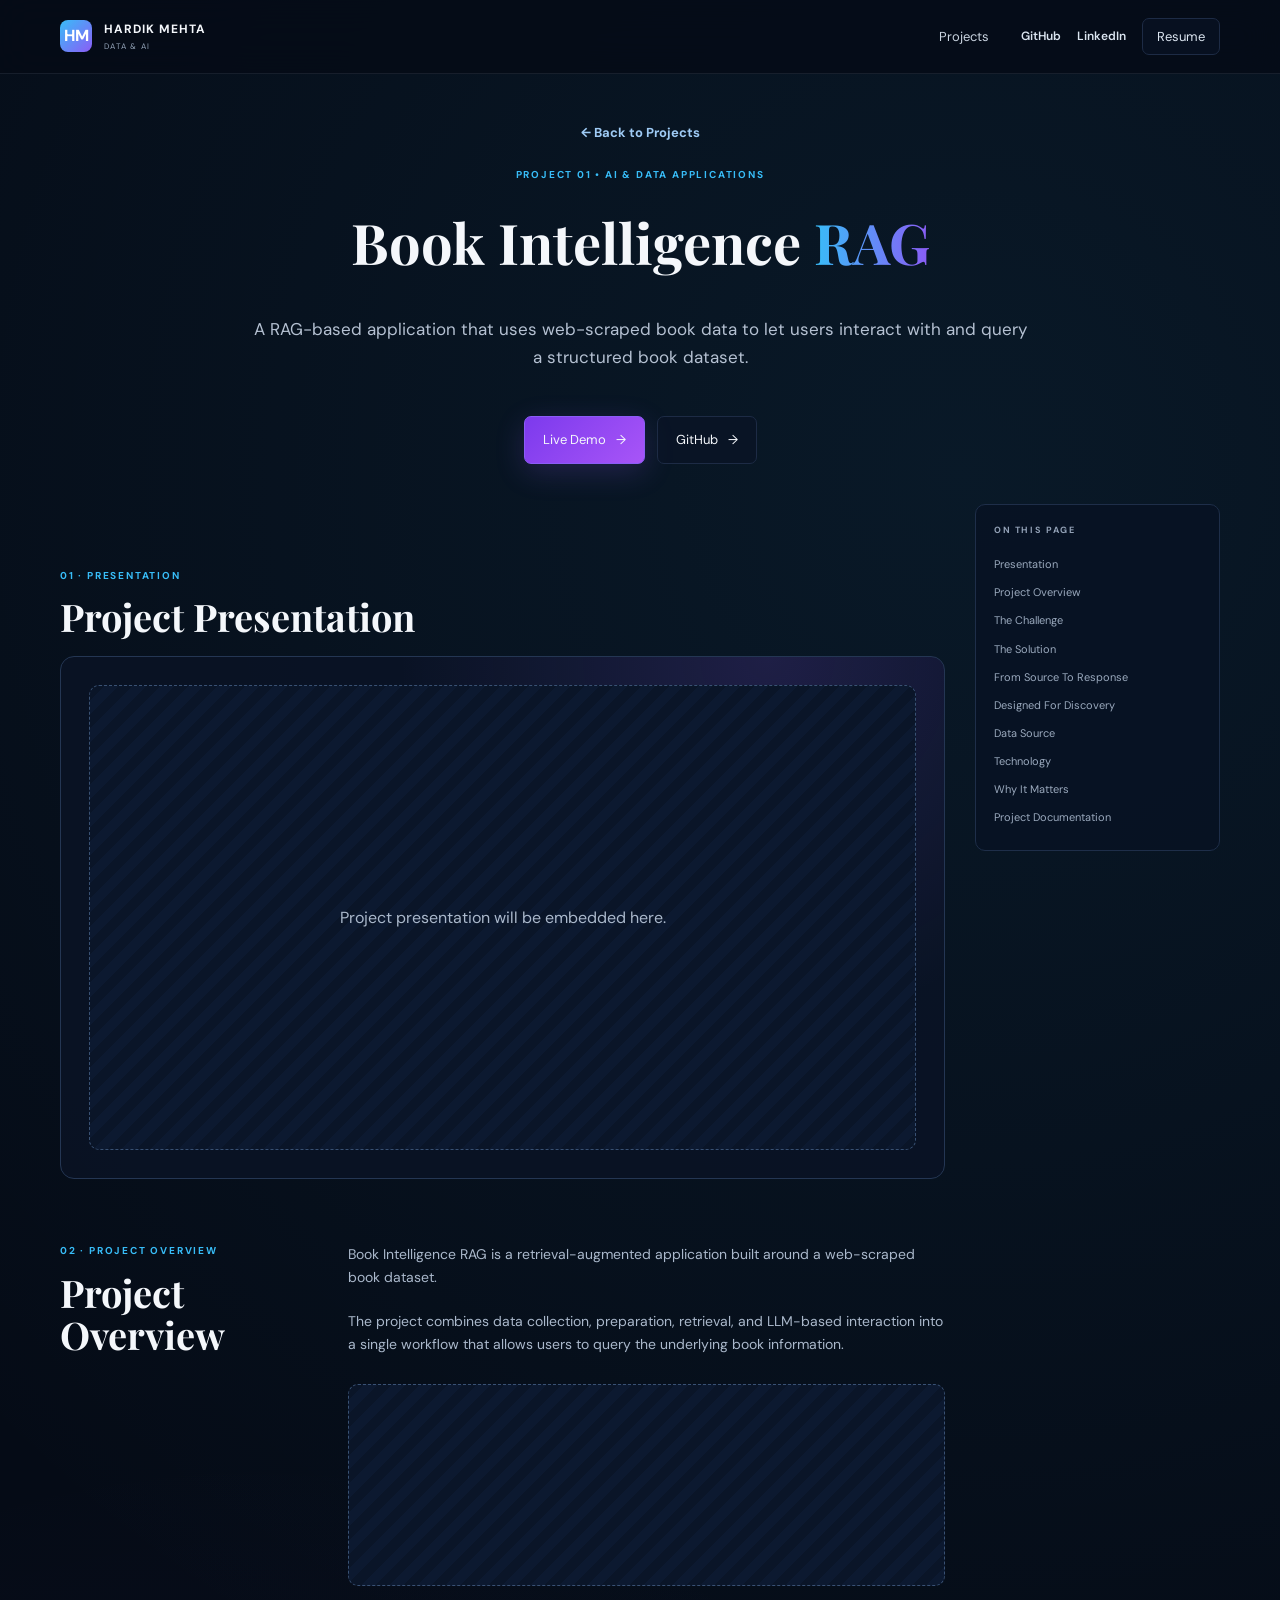
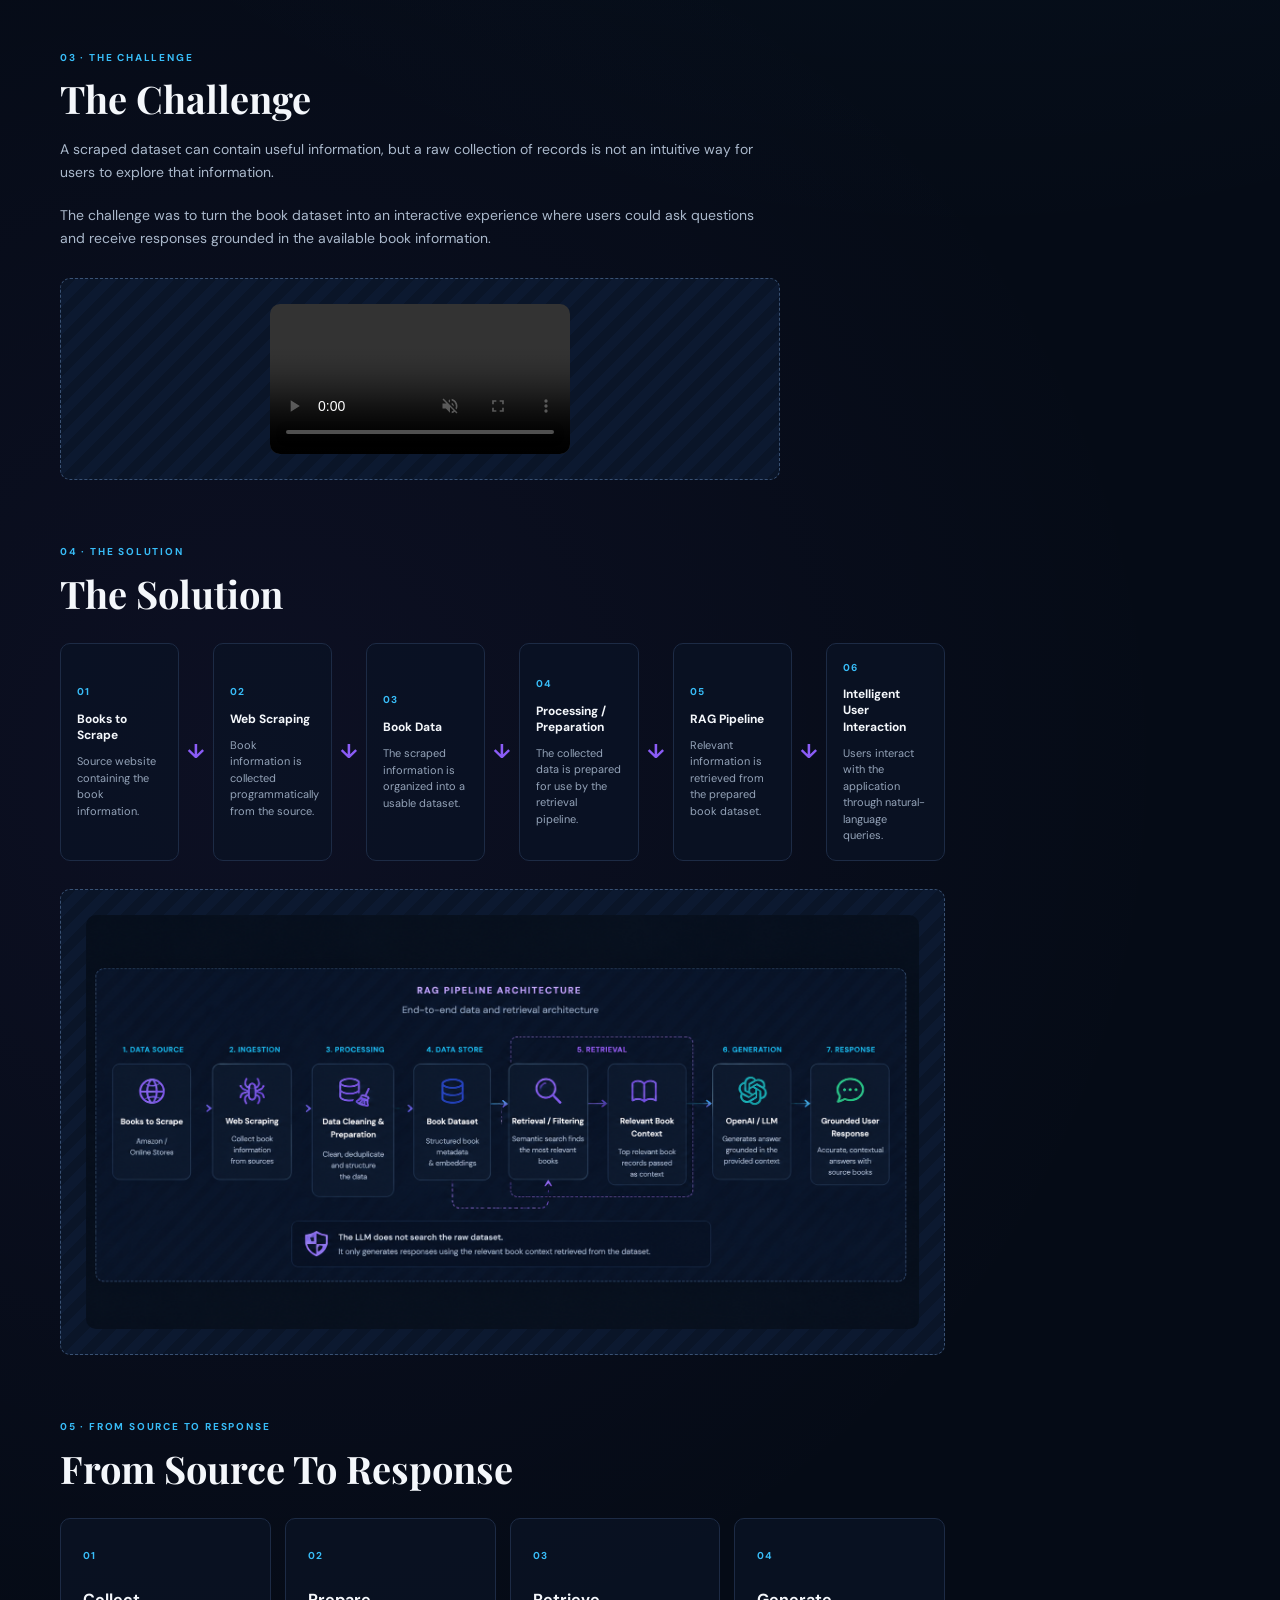
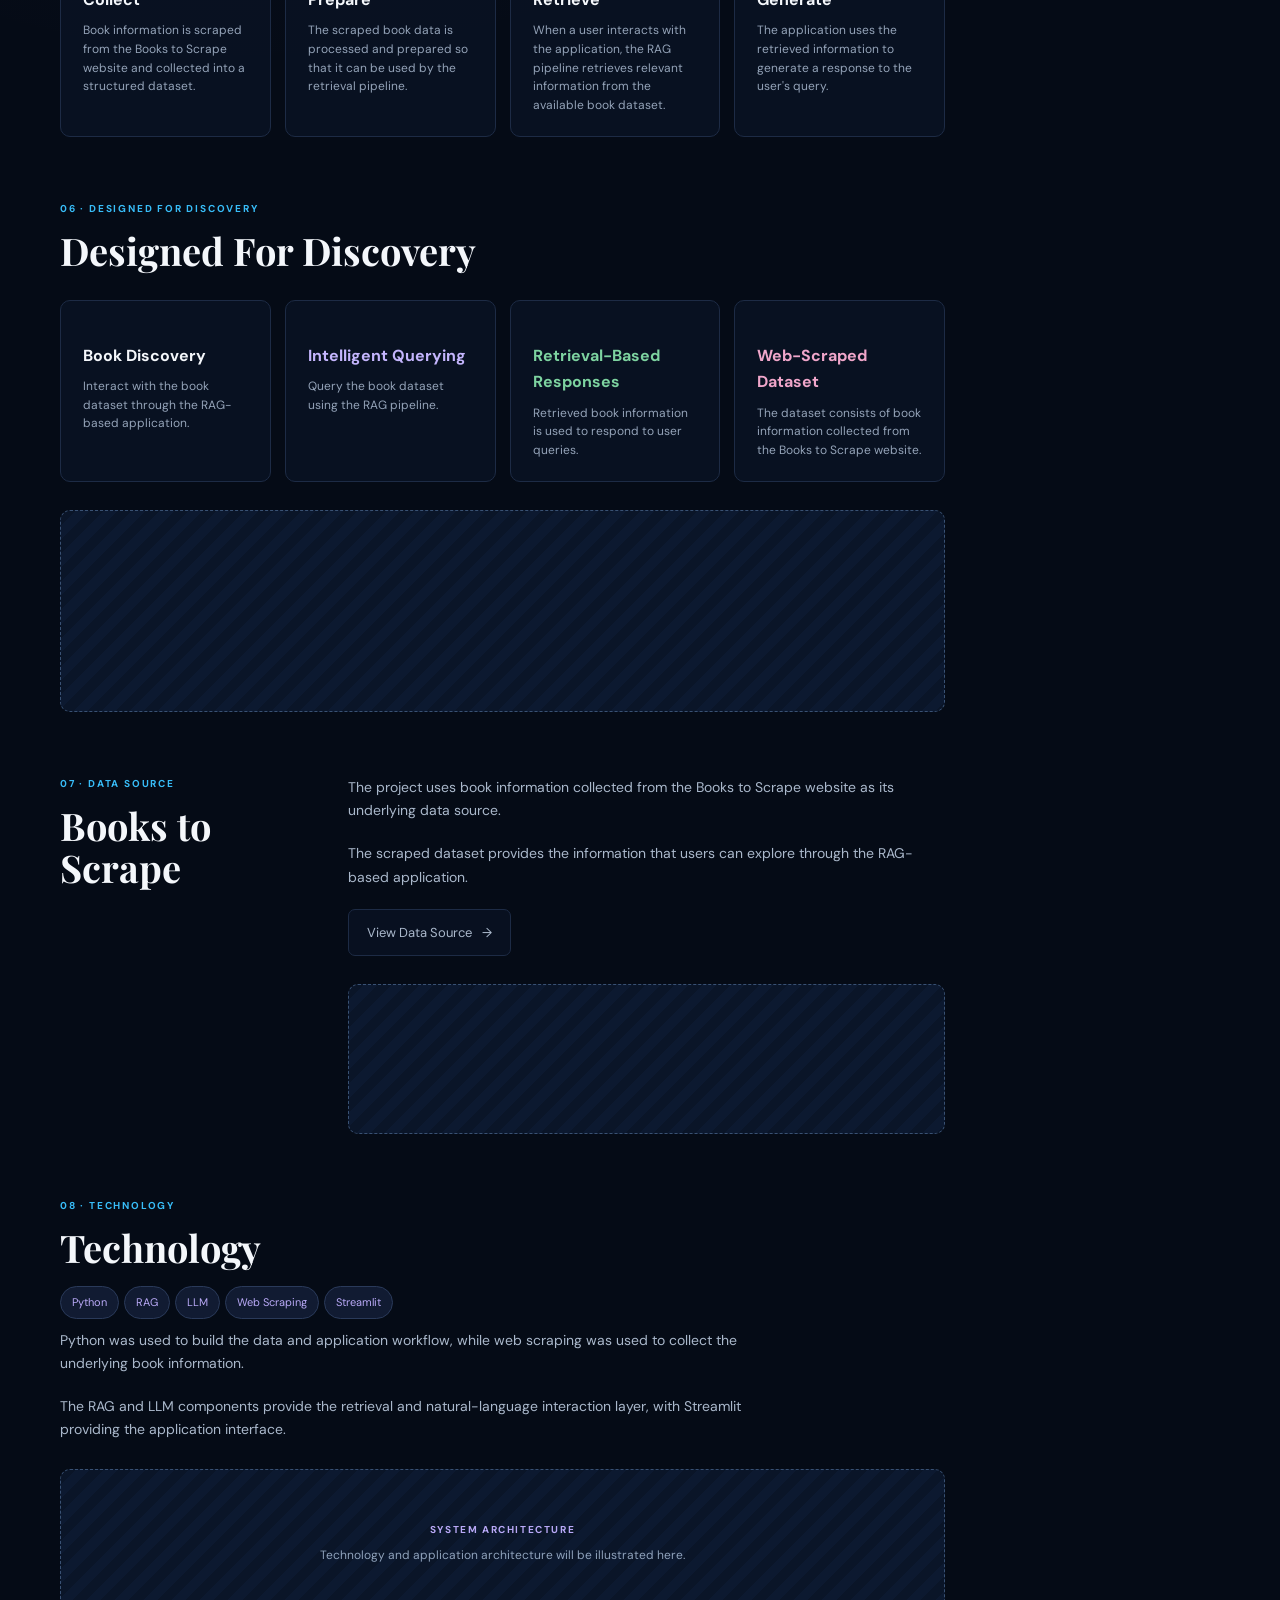
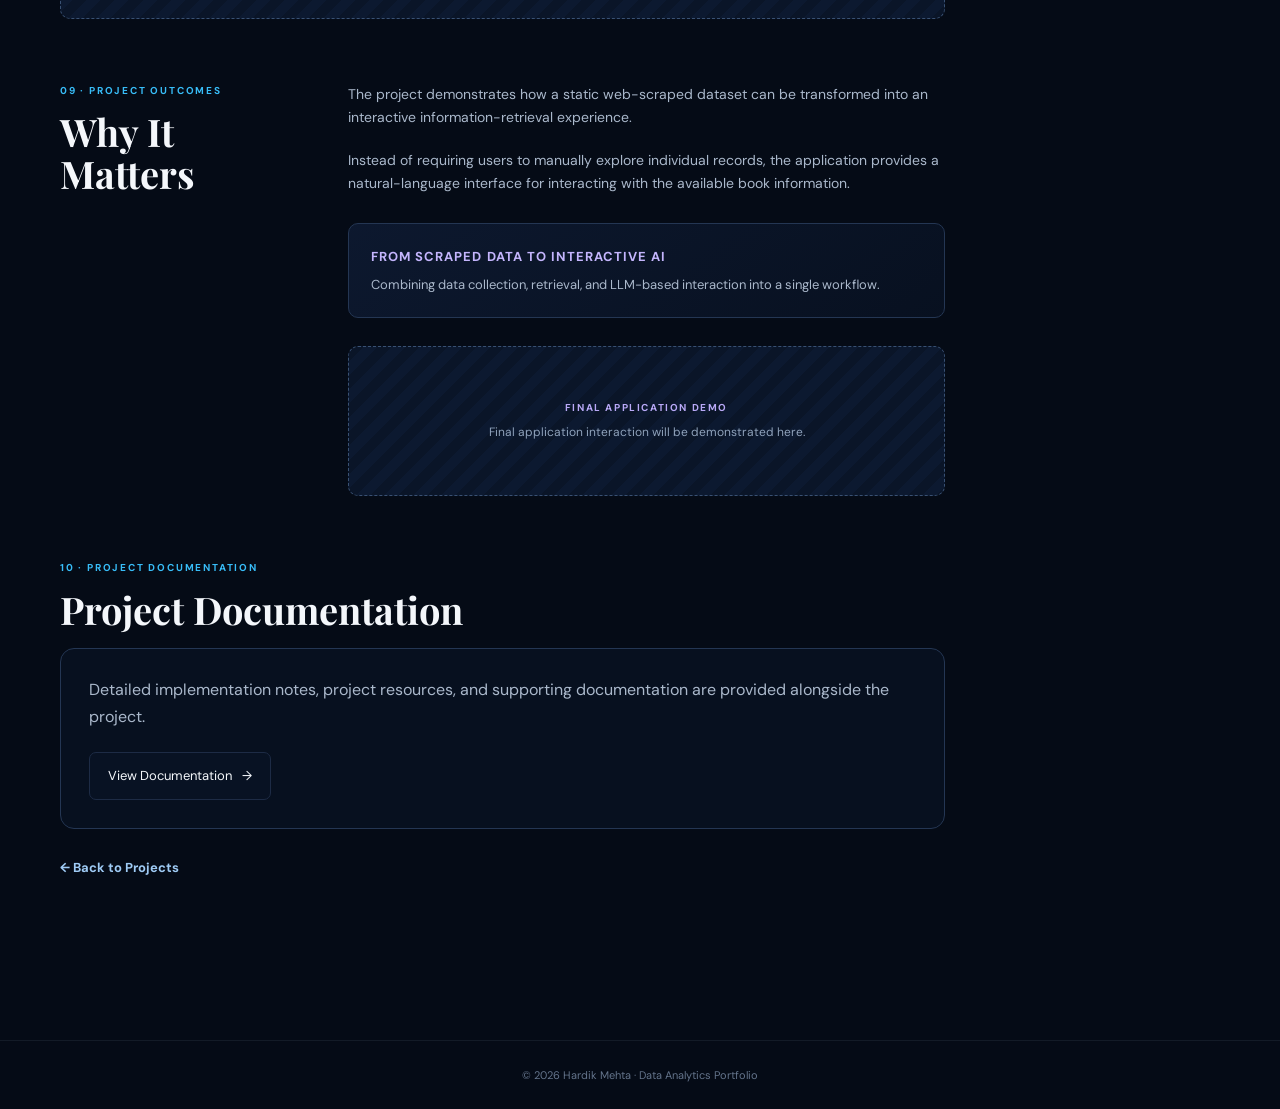
==== commit f18bbdcd: "Dataset" ====
--- a/projects/book-rag/index.html
+++ b/projects/book-rag/index.html
@@ -73,7 +73,7 @@
 
         <section id="features" class="rag-section"><p class="eyebrow">06 · DESIGNED FOR DISCOVERY</p><h2>Designed For Discovery</h2><div class="rag-feature-grid"><article><h3>Book Discovery</h3><p>Interact with the book dataset through the RAG-based application.</p></article><article><h3>Intelligent Querying</h3><p>Query the book dataset using the RAG pipeline.</p></article><article><h3>Retrieval-Based Responses</h3><p>Retrieved book information is used to respond to user queries.</p></article><article><h3>Web-Scraped Dataset</h3><p>The dataset consists of book information collected from the Books to Scrape website.</p></article></div><div class="rag-visual-placeholder"><video src="../../assets/harrypotter.mp4" autoplay muted loop playsinline style="width:100%; height:100%; object-fit:cover; border-radius:inherit; display:block;"></video></div></section>
 
-        <section id="data-source" class="rag-two-column rag-section"><div><p class="eyebrow">07 · DATA SOURCE</p><h2>Books to Scrape</h2></div><div class="rag-copy"><p>The project uses book information collected from the Books to Scrape website as its underlying data source.</p><p>The scraped dataset provides the information that users can explore through the RAG-based application.</p><a class="outline-btn" href="#">View Data Source <span>→</span></a><div class="rag-visual-placeholder"><strong>SCRAPED DATASET</strong><span>Sample records from the processed book dataset will be shown here.</span></div></div></section>
+        <section id="data-source" class="rag-two-column rag-section"><div><p class="eyebrow">07 · DATA SOURCE</p><h2>Books to Scrape</h2></div><div class="rag-copy"><p>The project uses book information collected from the Books to Scrape website as its underlying data source.</p><p>The scraped dataset provides the information that users can explore through the RAG-based application.</p><a class="outline-btn" href="#">View Data Source <span>→</span></a><div class="rag-visual-placeholder"><div style="position: relative; padding-bottom: 62.5%; height: 0;"><iframe src="https://www.loom.com/embed/3855a583454b4d58afadba12ab43db26" frameborder="0" webkitallowfullscreen="" mozallowfullscreen="" allowfullscreen="" style="position: absolute; top: 0; left: 0; width: 100%; height: 100%; border-radius: inherit;"></iframe></div></div></div></section>
 
         <section id="technology" class="rag-section rag-narrow-section"><p class="eyebrow">08 · TECHNOLOGY</p><h2>Technology</h2><div class="tags large"><span>Python</span><span>RAG</span><span>LLM</span><span>Web Scraping</span><span>Streamlit</span></div><div class="rag-copy"><p>Python was used to build the data and application workflow, while web scraping was used to collect the underlying book information.</p><p>The RAG and LLM components provide the retrieval and natural-language interaction layer, with Streamlit providing the application interface.</p></div><div class="rag-visual-placeholder"><strong>SYSTEM ARCHITECTURE</strong><span>Technology and application architecture will be illustrated here.</span></div></section>
 
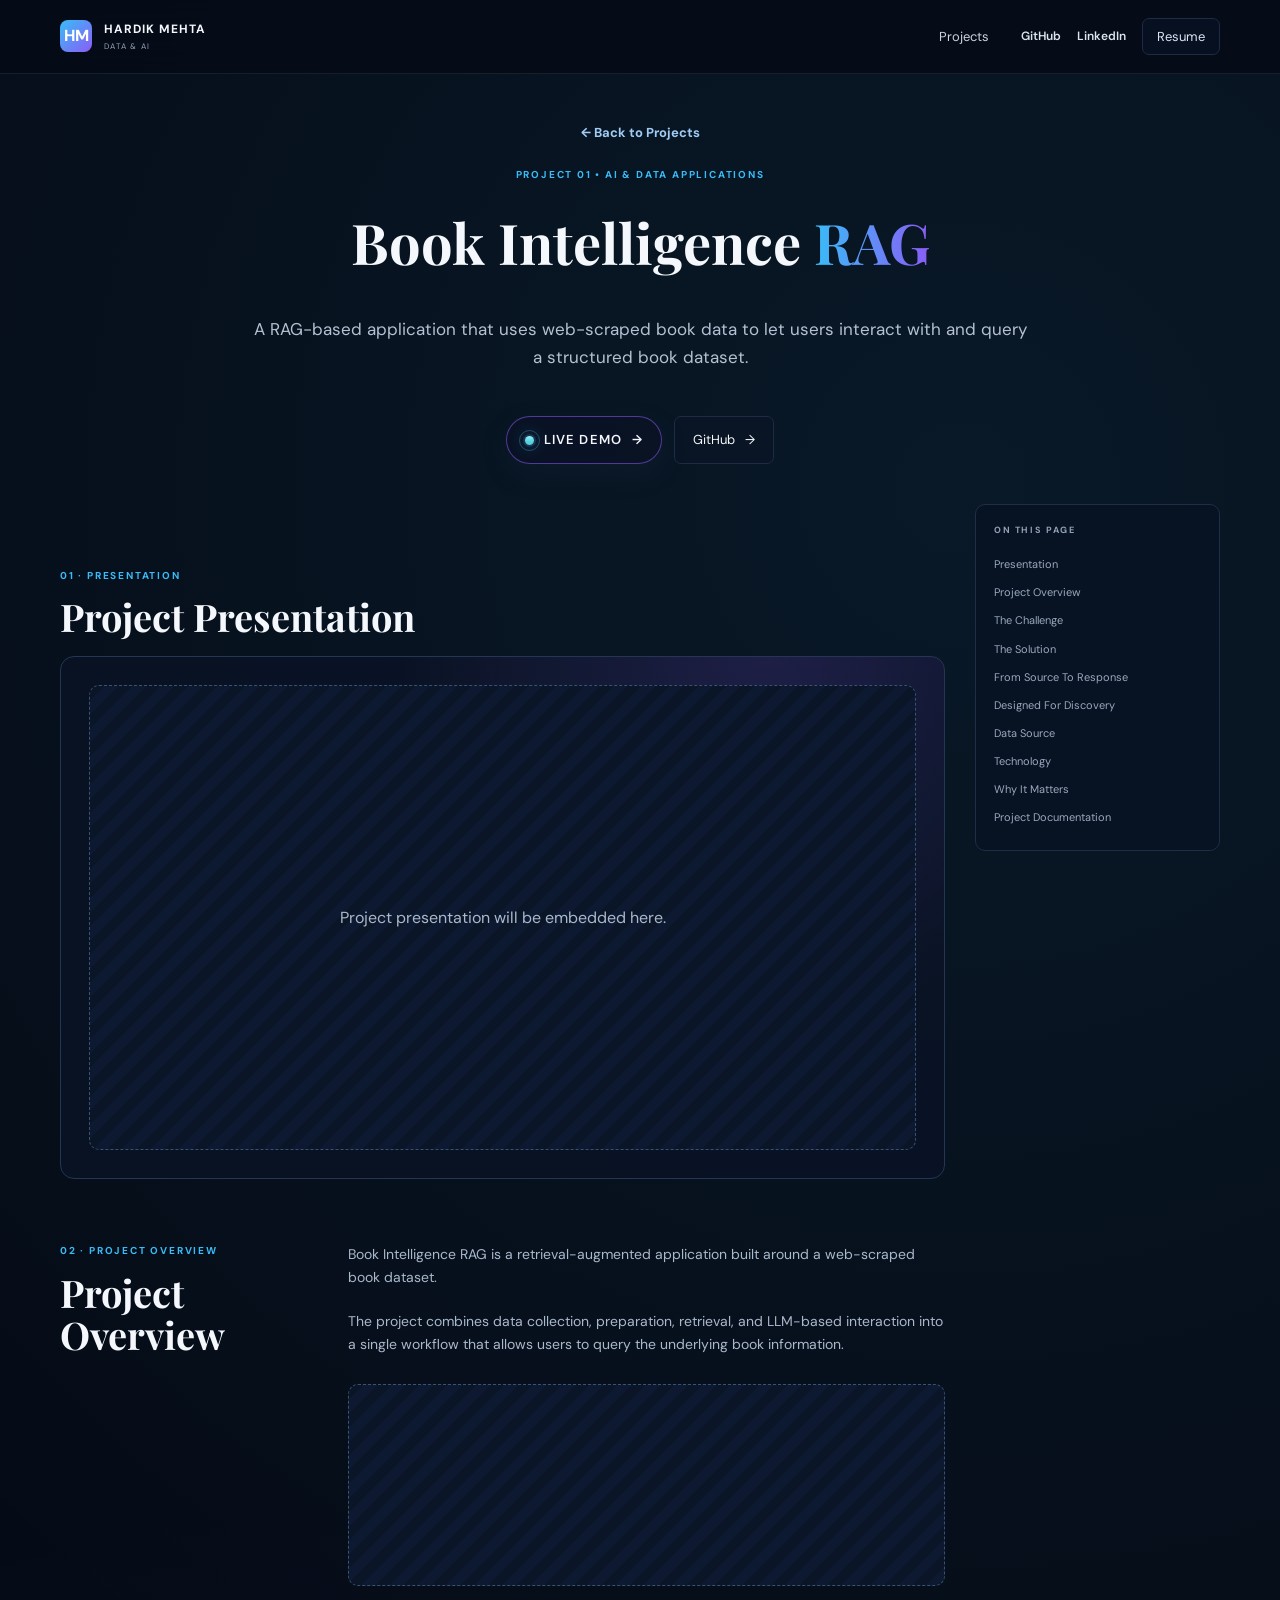
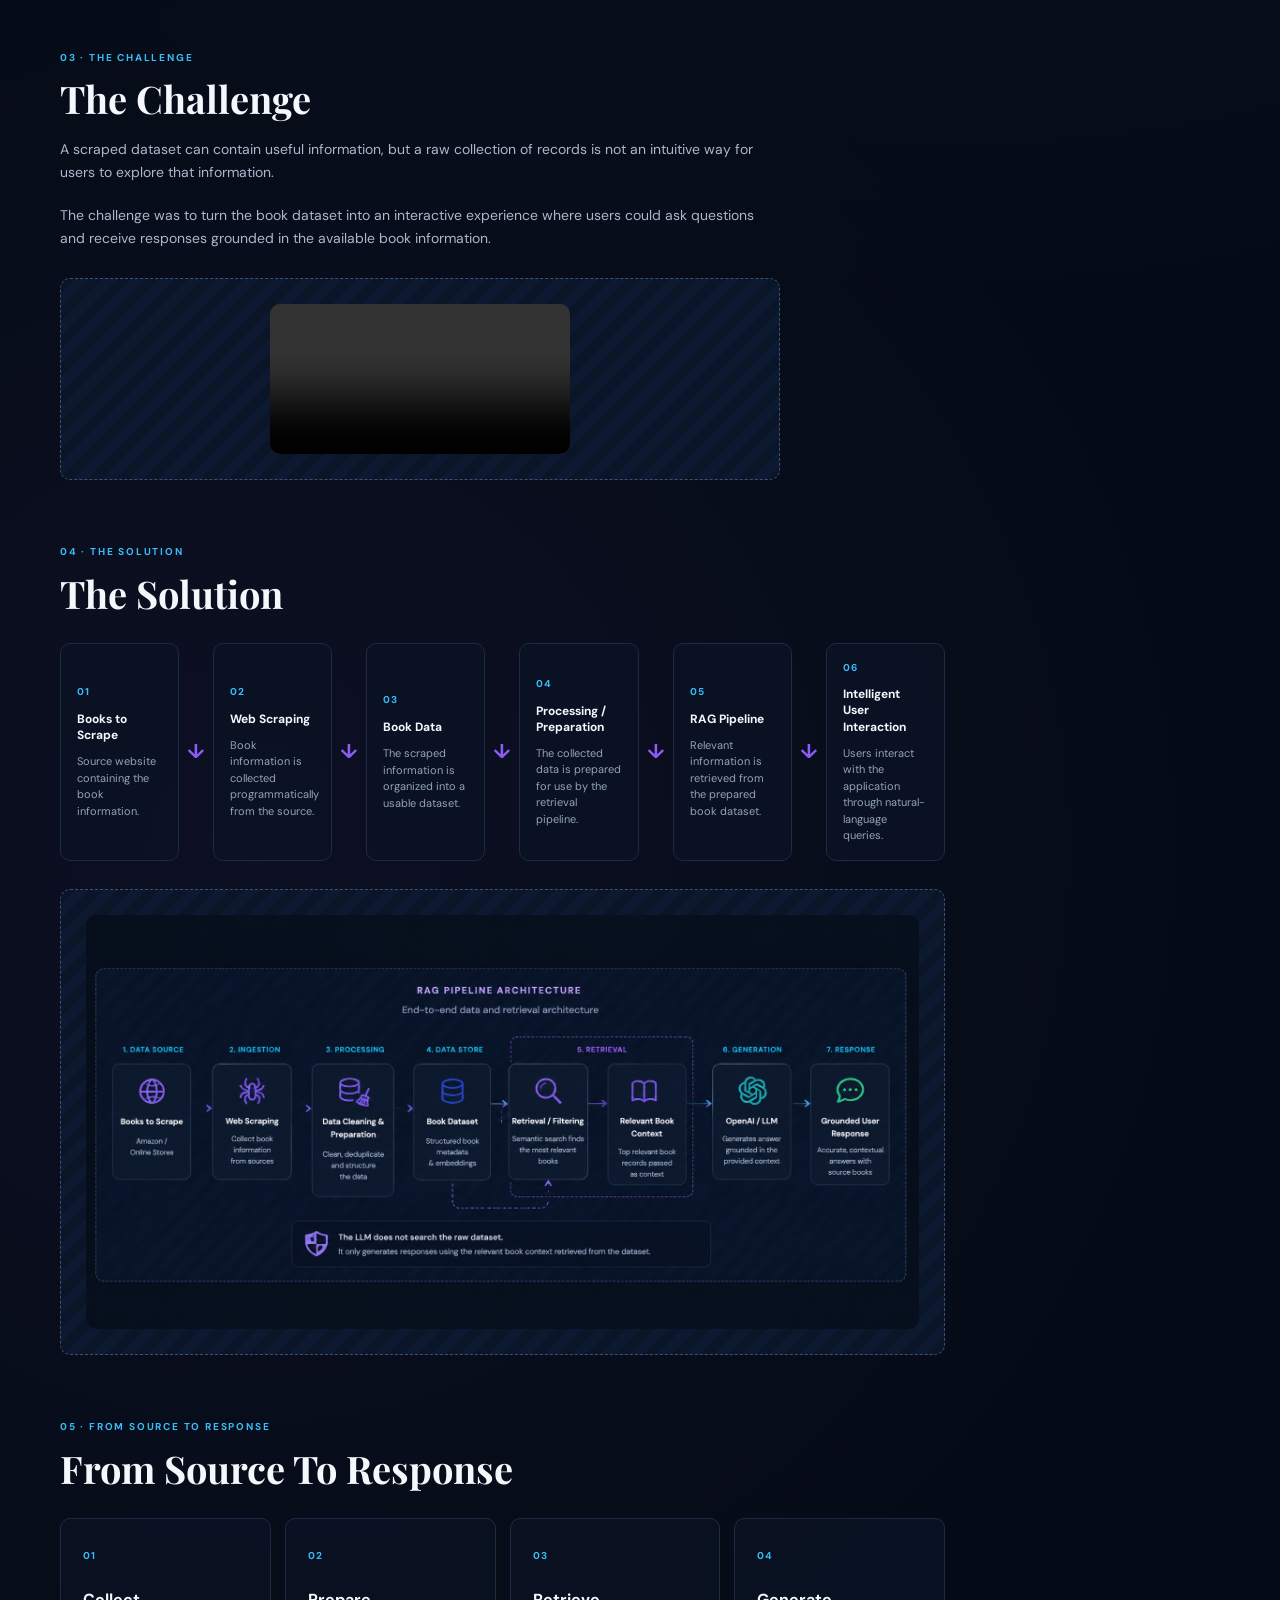
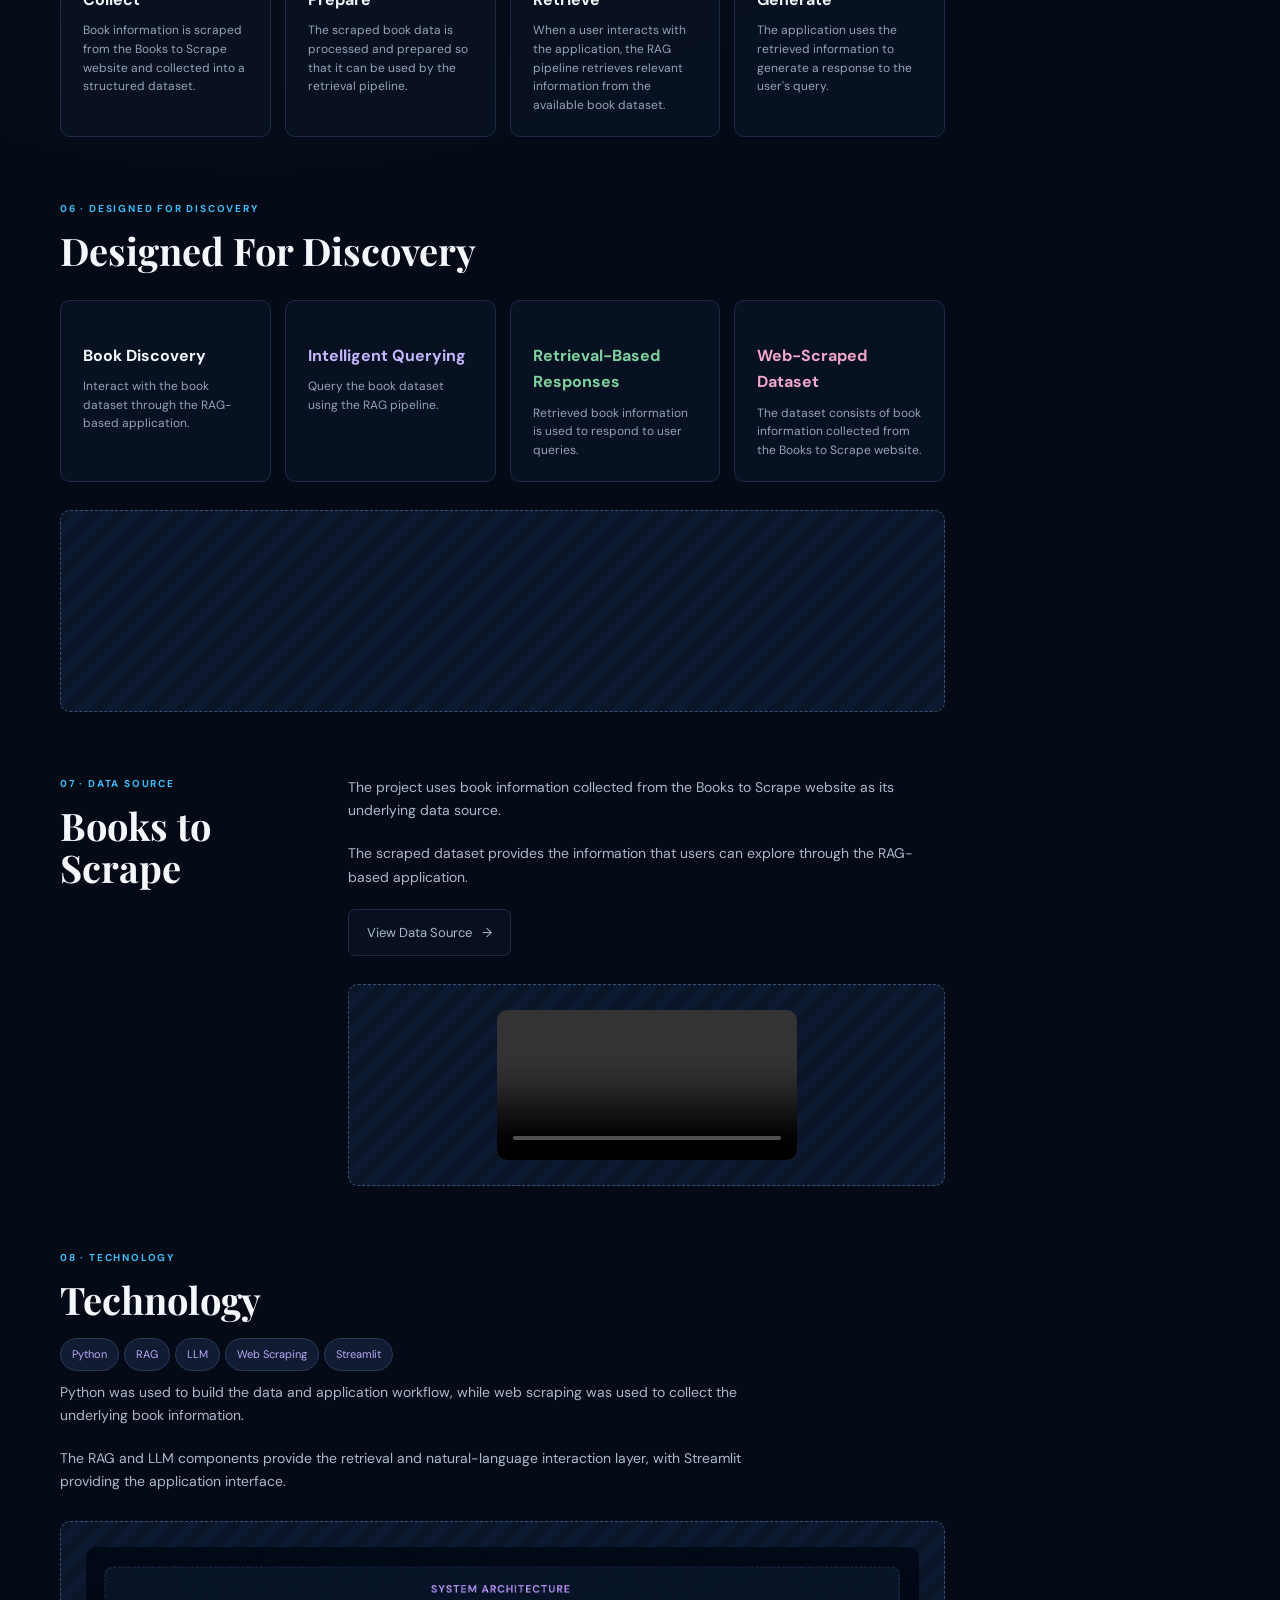
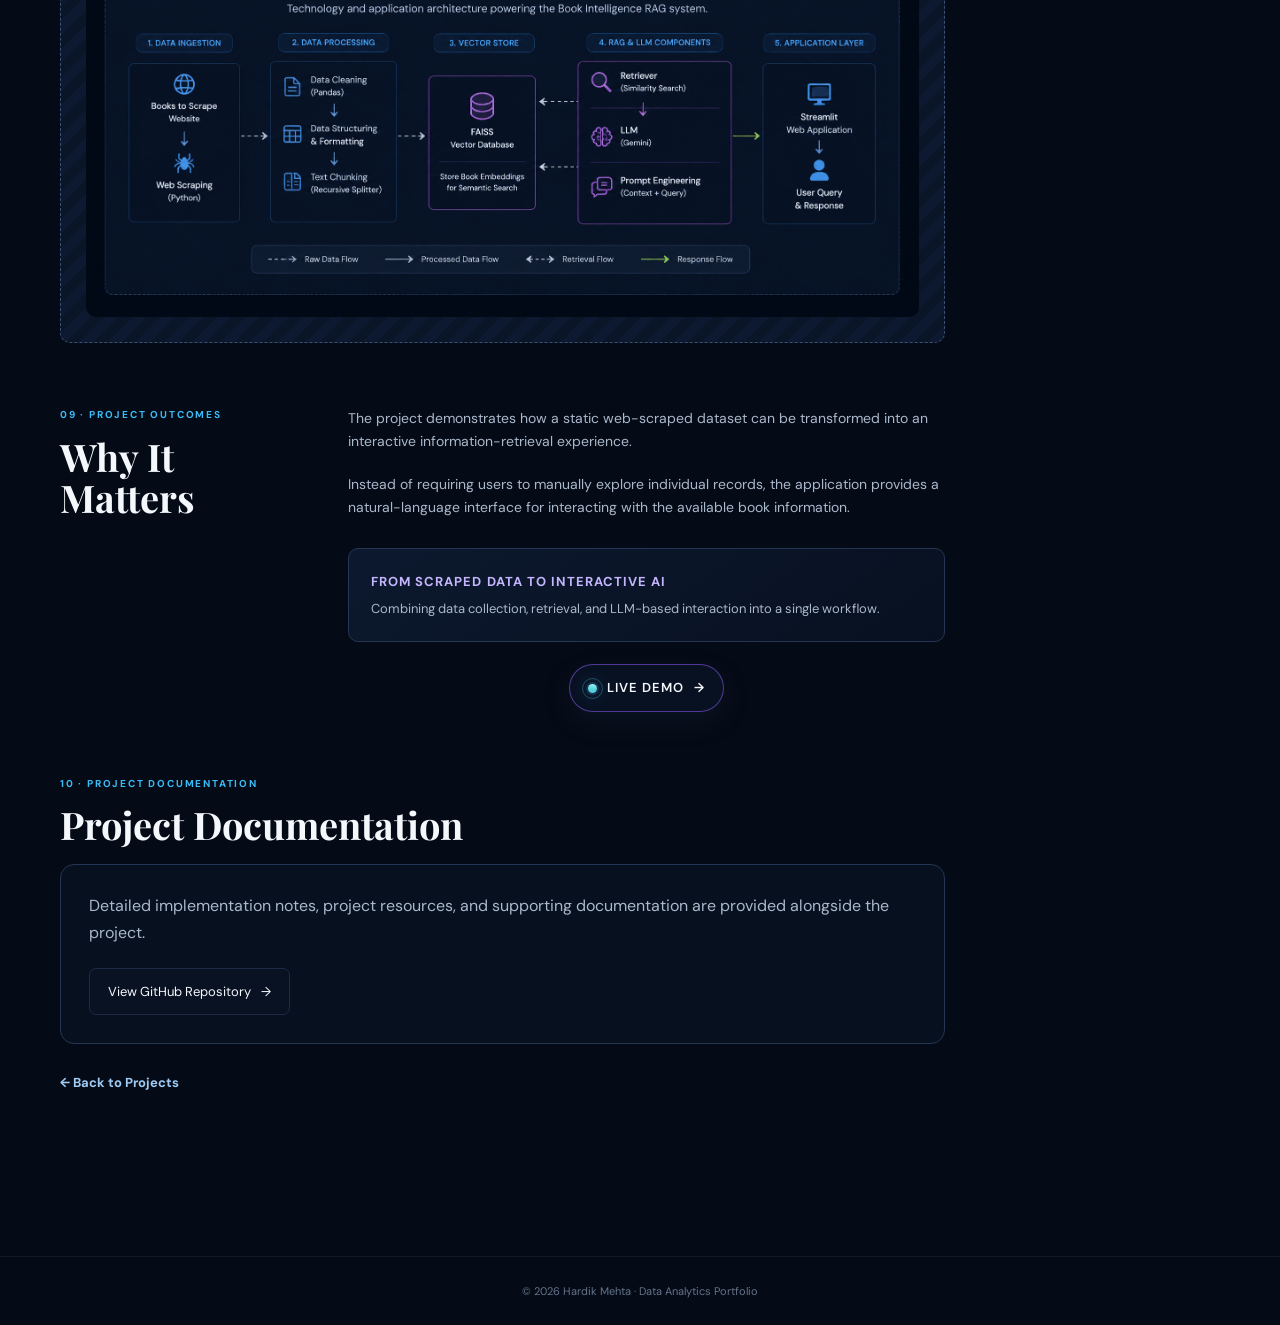
==== commit 3f7c54e1: "Final Commit" ====
--- a/projects/book-rag/index.html
+++ b/projects/book-rag/index.html
@@ -54,7 +54,7 @@
       <h1>Book Intelligence <span>RAG</span></h1>
       <p class="lead">A RAG-based application that uses web-scraped book data to let users interact with and query a structured book dataset.</p>
       <div class="project-actions">
-        <a class="primary-btn" href="https://book-intelligence-rag.streamlit.app/" target="_blank" rel="noopener noreferrer">Live Demo <span>→</span></a>
+        <a class="live-demo-cta" href="https://book-intelligence-rag.streamlit.app/" target="_blank" rel="noopener noreferrer" aria-label="Open the Book Intelligence RAG live demo in a new tab"><span class="live-demo-status" aria-hidden="true"></span><span>LIVE DEMO</span><span class="live-demo-arrow" aria-hidden="true">→</span></a>
         <a class="outline-btn" href="#github">GitHub <span>→</span></a>
       </div>
     </section>
@@ -73,13 +73,13 @@
 
         <section id="features" class="rag-section"><p class="eyebrow">06 · DESIGNED FOR DISCOVERY</p><h2>Designed For Discovery</h2><div class="rag-feature-grid"><article><h3>Book Discovery</h3><p>Interact with the book dataset through the RAG-based application.</p></article><article><h3>Intelligent Querying</h3><p>Query the book dataset using the RAG pipeline.</p></article><article><h3>Retrieval-Based Responses</h3><p>Retrieved book information is used to respond to user queries.</p></article><article><h3>Web-Scraped Dataset</h3><p>The dataset consists of book information collected from the Books to Scrape website.</p></article></div><div class="rag-visual-placeholder"><video src="../../assets/harrypotter.mp4" autoplay muted loop playsinline style="width:100%; height:100%; object-fit:cover; border-radius:inherit; display:block;"></video></div></section>
 
-        <section id="data-source" class="rag-two-column rag-section"><div><p class="eyebrow">07 · DATA SOURCE</p><h2>Books to Scrape</h2></div><div class="rag-copy"><p>The project uses book information collected from the Books to Scrape website as its underlying data source.</p><p>The scraped dataset provides the information that users can explore through the RAG-based application.</p><a class="outline-btn" href="#">View Data Source <span>→</span></a><div class="rag-visual-placeholder"><div style="position: relative; padding-bottom: 62.5%; height: 0;"><iframe src="https://www.loom.com/embed/3855a583454b4d58afadba12ab43db26" frameborder="0" webkitallowfullscreen="" mozallowfullscreen="" allowfullscreen="" style="position: absolute; top: 0; left: 0; width: 100%; height: 100%; border-radius: inherit;"></iframe></div></div></div></section>
+        <section id="data-source" class="rag-two-column rag-section"><div><p class="eyebrow">07 · DATA SOURCE</p><h2>Books to Scrape</h2></div><div class="rag-copy"><p>The project uses book information collected from the Books to Scrape website as its underlying data source.</p><p>The scraped dataset provides the information that users can explore through the RAG-based application.</p><a class="outline-btn" href="#">View Data Source <span>→</span></a><div class="rag-visual-placeholder"><video src="../../assets/DATASET_BOOKS.mp4" autoplay muted loop playsinline controls="false" style="width:100%; height:100%; object-fit:cover; border-radius:inherit; display:block;"></video></div></div></section>
 
-        <section id="technology" class="rag-section rag-narrow-section"><p class="eyebrow">08 · TECHNOLOGY</p><h2>Technology</h2><div class="tags large"><span>Python</span><span>RAG</span><span>LLM</span><span>Web Scraping</span><span>Streamlit</span></div><div class="rag-copy"><p>Python was used to build the data and application workflow, while web scraping was used to collect the underlying book information.</p><p>The RAG and LLM components provide the retrieval and natural-language interaction layer, with Streamlit providing the application interface.</p></div><div class="rag-visual-placeholder"><strong>SYSTEM ARCHITECTURE</strong><span>Technology and application architecture will be illustrated here.</span></div></section>
+        <section id="technology" class="rag-section rag-narrow-section"><p class="eyebrow">08 · TECHNOLOGY</p><h2>Technology</h2><div class="tags large"><span>Python</span><span>RAG</span><span>LLM</span><span>Web Scraping</span><span>Streamlit</span></div><div class="rag-copy"><p>Python was used to build the data and application workflow, while web scraping was used to collect the underlying book information.</p><p>The RAG and LLM components provide the retrieval and natural-language interaction layer, with Streamlit providing the application interface.</p></div><div class="rag-visual-placeholder"><img src="../../assets/ChatGPT Image Aug 23, 2026, 07_06_22 PM.png" alt="Technology architecture diagram" style="width:100%; height:100%; object-fit:contain; display:block; border-radius:inherit; max-width:100%; max-height:100%;"></div></section>
 
-        <section id="outcomes" class="rag-two-column rag-section"><div><p class="eyebrow">09 · PROJECT OUTCOMES</p><h2>Why It Matters</h2></div><div class="rag-copy"><p>The project demonstrates how a static web-scraped dataset can be transformed into an interactive information-retrieval experience.</p><p>Instead of requiring users to manually explore individual records, the application provides a natural-language interface for interacting with the available book information.</p><div class="rag-callout"><strong>FROM SCRAPED DATA TO INTERACTIVE AI</strong><span>Combining data collection, retrieval, and LLM-based interaction into a single workflow.</span></div><div class="rag-visual-placeholder"><strong>FINAL APPLICATION DEMO</strong><span>Final application interaction will be demonstrated here.</span></div></div></section>
+        <section id="outcomes" class="rag-two-column rag-section"><div><p class="eyebrow">09 · PROJECT OUTCOMES</p><h2>Why It Matters</h2></div><div class="rag-copy"><p>The project demonstrates how a static web-scraped dataset can be transformed into an interactive information-retrieval experience.</p><p>Instead of requiring users to manually explore individual records, the application provides a natural-language interface for interacting with the available book information.</p><div class="rag-callout"><strong>FROM SCRAPED DATA TO INTERACTIVE AI</strong><span>Combining data collection, retrieval, and LLM-based interaction into a single workflow.</span></div><div class="live-demo-panel"><a class="live-demo-cta" href="https://book-intelligence-rag.streamlit.app/" target="_blank" rel="noopener noreferrer" aria-label="Open the Book Intelligence RAG live demo in a new tab"><span class="live-demo-status" aria-hidden="true"></span><span>LIVE DEMO</span><span class="live-demo-arrow" aria-hidden="true">→</span></a></div></div></section>
 
-        <section id="documentation" class="rag-section"><p class="eyebrow">10 · PROJECT DOCUMENTATION</p><h2>Project Documentation</h2><div class="rag-placeholder-card"><p>Detailed implementation notes, project resources, and supporting documentation are provided alongside the project.</p><a class="outline-btn" href="#">View Documentation <span>→</span></a></div></section>
+        <section id="documentation" class="rag-section"><p class="eyebrow">10 · PROJECT DOCUMENTATION</p><h2>Project Documentation</h2><div class="rag-placeholder-card"><p>Detailed implementation notes, project resources, and supporting documentation are provided alongside the project.</p><a class="outline-btn" href="https://github.com/Hardik-Mehta-2511/Book-Intelligence-RAG" target="_blank" rel="noopener noreferrer">View GitHub Repository <span>→</span></a></div></section>
 
         <a class="back-projects" href="../../index.html#projects">← Back to Projects</a>
       </article>
--- a/styles.css
+++ b/styles.css
@@ -56,6 +56,44 @@
 .outline-btn { background:rgba(10,19,37,.65); }
 .primary-btn:hover, .outline-btn:hover { transform:translateY(-2px); border-color:var(--blue); }
 .outline-btn.small { padding:7px 14px; }
+.live-demo-cta {
+  display:inline-flex; align-items:center; justify-content:center; gap:10px;
+  padding:12px 18px; border-radius:999px; border:1px solid rgba(139,92,246,.55);
+  background:rgba(10,19,37,.82); color:var(--text); font-size:13px; font-weight:600;
+  letter-spacing:.08em; text-transform:uppercase; transition:transform .25s ease, border-color .25s ease, box-shadow .25s ease, filter .25s ease;
+  box-shadow:0 10px 25px rgba(26,38,61,.28);
+}
+.live-demo-cta:hover {
+  transform:translateY(-2px); border-color:rgba(56,189,248,.85);
+  box-shadow:0 0 0 1px rgba(56,189,248,.18), 0 12px 26px rgba(56,189,248,.18);
+  filter:brightness(1.08);
+}
+.live-demo-cta .live-demo-status {
+  width:9px; height:9px; border-radius:50%; display:inline-block; position:relative;
+  background:linear-gradient(180deg,#91f3ff,#58d4d8 60%,#4cc9f0);
+  box-shadow:0 0 0 2px rgba(96,165,250,.18), 0 0 18px rgba(69,210,255,.45);
+  animation:live-demo-pulse 2.8s ease-in-out infinite;
+}
+.live-demo-cta .live-demo-status::after {
+  content:""; position:absolute; inset:-6px; border-radius:50%; border:1px solid rgba(91,214,255,.28);
+  animation:live-demo-ring 2.8s ease-out infinite;
+}
+.live-demo-cta .live-demo-arrow { display:inline-block; transition:transform .25s ease; }
+.live-demo-cta:hover .live-demo-arrow { transform: translateX(3px); }
+.live-demo-panel { display:flex; justify-content:center; margin-top:22px; }
+@keyframes live-demo-pulse {
+  0%, 100% { transform:scale(1); box-shadow:0 0 0 2px rgba(96,165,250,.18), 0 0 14px rgba(69,210,255,.35); opacity:.9; }
+  50% { transform:scale(1.18); box-shadow:0 0 0 3px rgba(96,165,250,.22), 0 0 22px rgba(69,210,255,.55); opacity:1; }
+}
+@keyframes live-demo-ring {
+  0% { transform:scale(.78); opacity:0; }
+  35% { opacity:1; }
+  100% { transform:scale(1.5); opacity:0; }
+}
+@media (prefers-reduced-motion: reduce) {
+  .live-demo-cta .live-demo-status, .live-demo-cta .live-demo-status::after { animation:none; }
+  .live-demo-cta, .live-demo-cta .live-demo-arrow { transition:none; }
+}
 .hero-visual { display:flex; justify-content:center; }
 .dashboard-window { width:min(100%,540px); padding:18px; border:1px solid #223453; border-radius:14px; background:linear-gradient(145deg,#0c1830,#07101f); box-shadow:var(--shadow); transform:perspective(900px) rotateY(-5deg); }
 .window-bar { display:flex; gap:6px; margin-bottom:18px; }
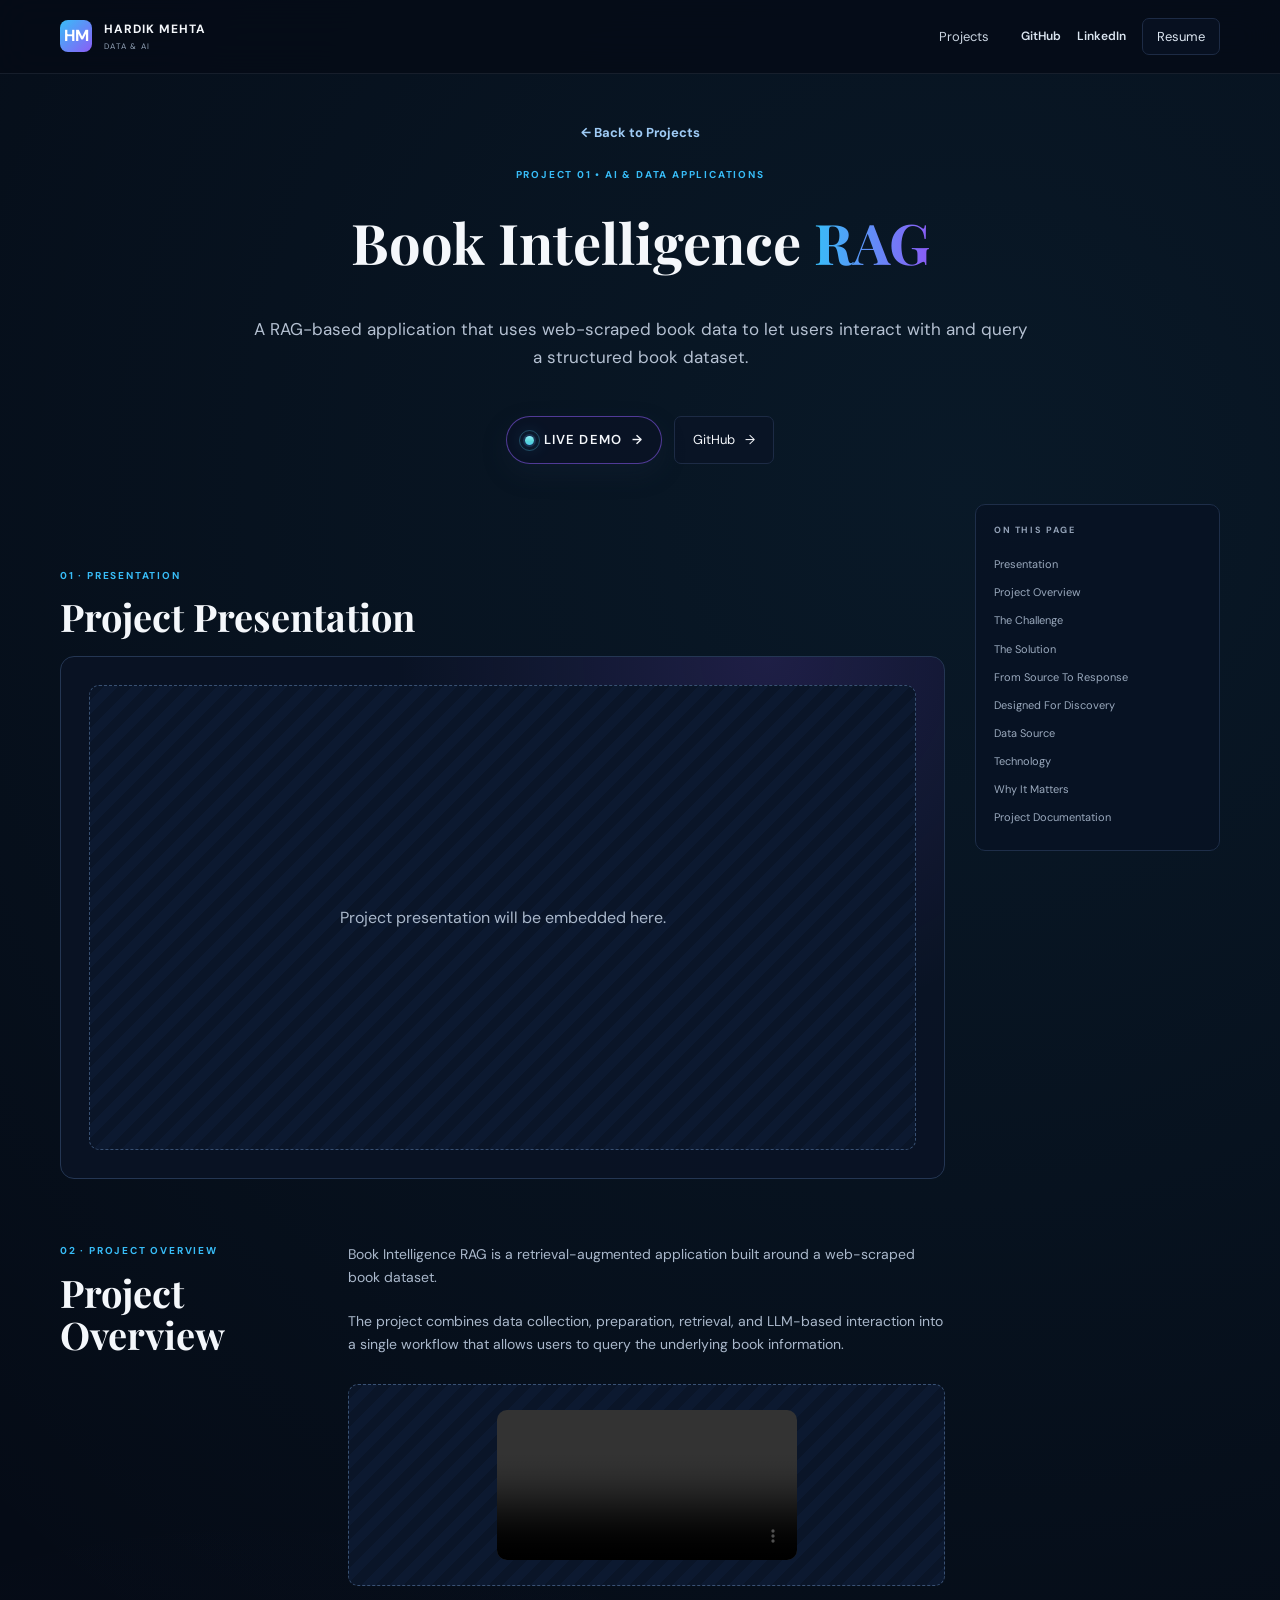
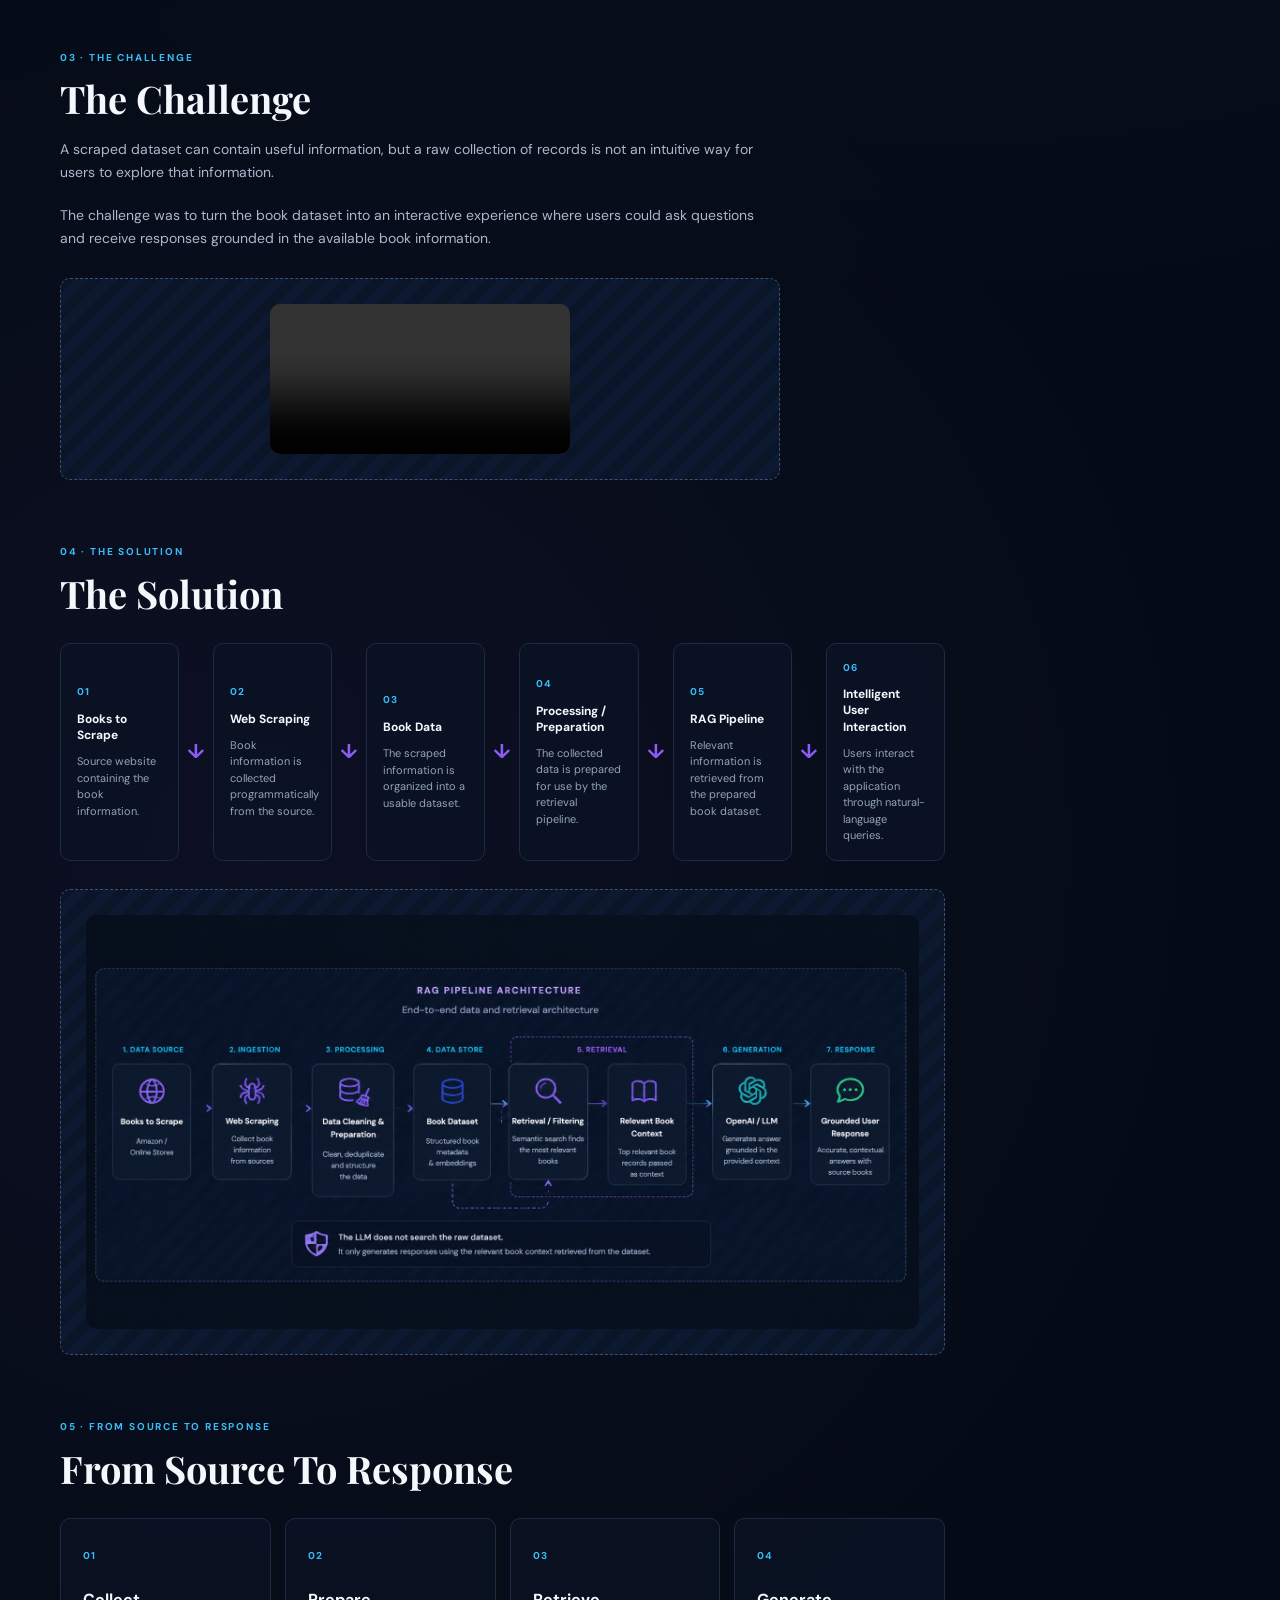
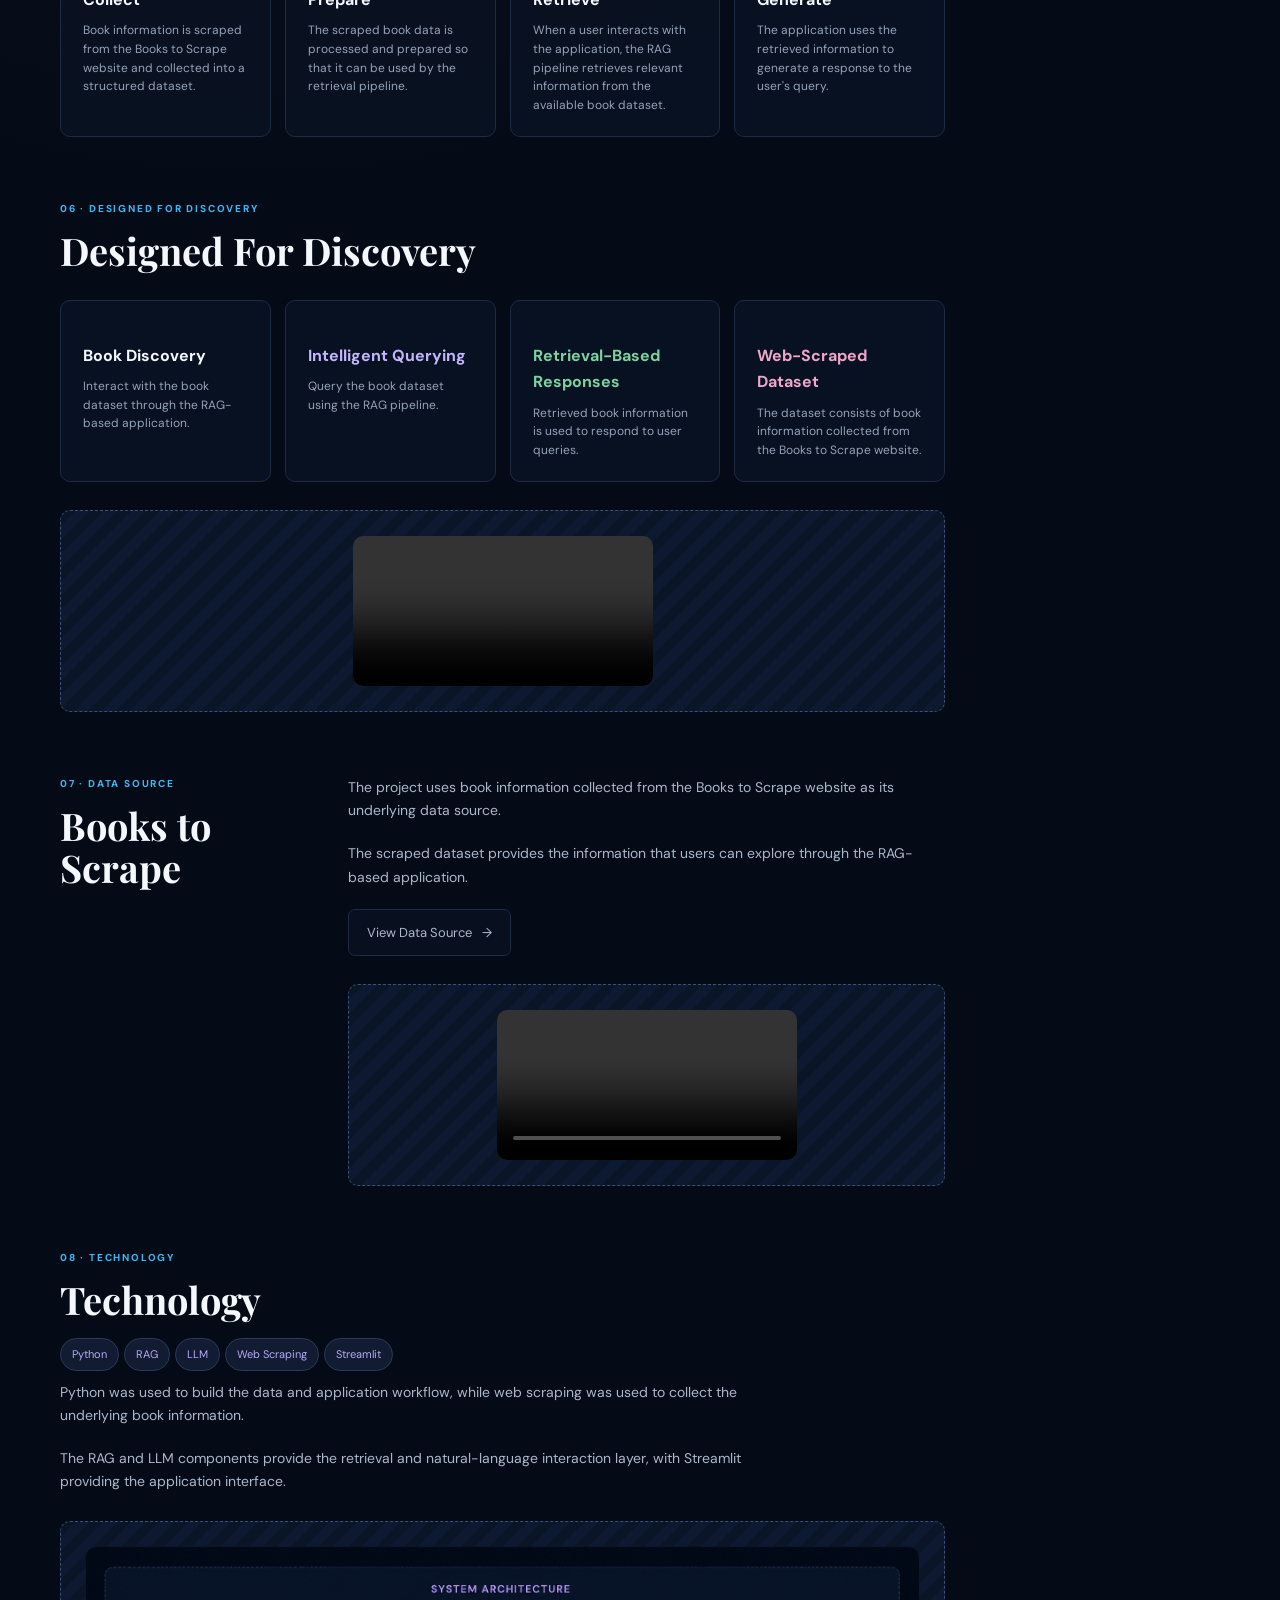
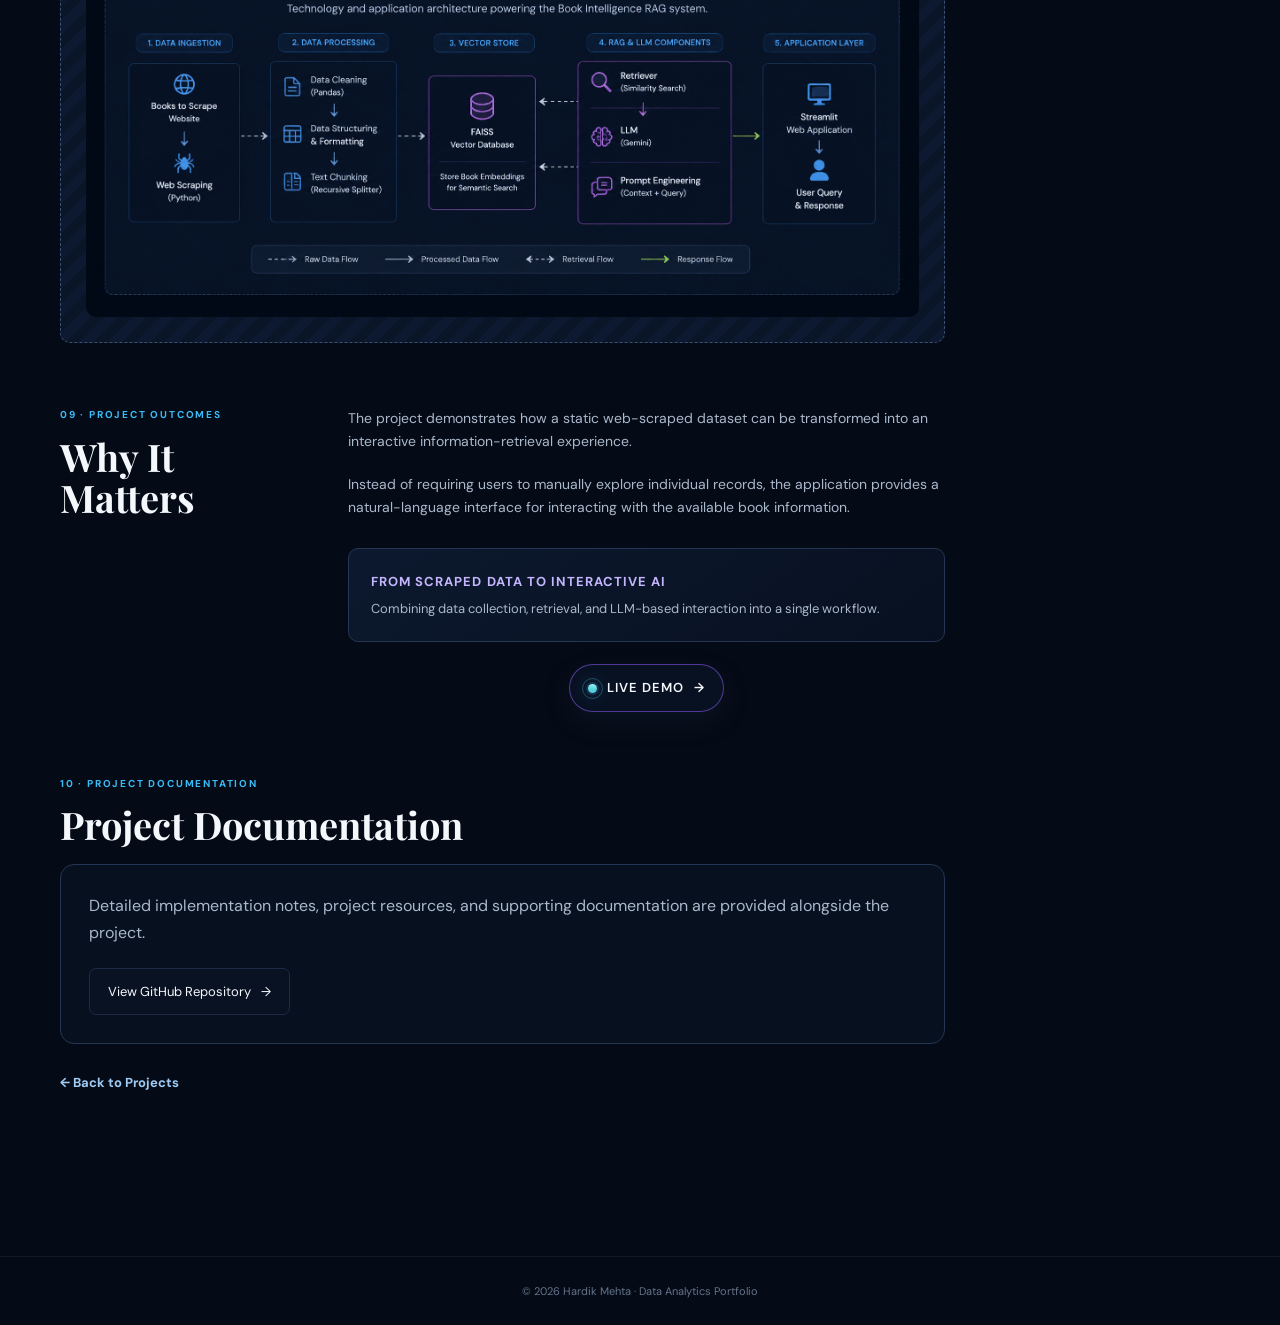
==== commit 5955c6cd: "Video Settings" ====
--- a/projects/book-rag/index.html
+++ b/projects/book-rag/index.html
@@ -55,7 +55,7 @@
       <p class="lead">A RAG-based application that uses web-scraped book data to let users interact with and query a structured book dataset.</p>
       <div class="project-actions">
         <a class="live-demo-cta" href="https://book-intelligence-rag.streamlit.app/" target="_blank" rel="noopener noreferrer" aria-label="Open the Book Intelligence RAG live demo in a new tab"><span class="live-demo-status" aria-hidden="true"></span><span>LIVE DEMO</span><span class="live-demo-arrow" aria-hidden="true">→</span></a>
-        <a class="outline-btn" href="#github">GitHub <span>→</span></a>
+        <a class="outline-btn" href="https://github.com/Hardik-Mehta-2511/Book-Intelligence-RAG" target="_blank" rel="noopener noreferrer">GitHub <span>→</span></a>
       </div>
     </section>
 
@@ -63,17 +63,17 @@
       <article class="case-study-main">
         <section id="presentation" class="rag-section"><p class="eyebrow">01 · PRESENTATION</p><h2>Project Presentation</h2><div class="rag-placeholder-card"><div class="rag-presentation-viewer" role="region" aria-label="Project presentation viewer"><p>Project presentation will be embedded here.</p></div></div></section>
 
-        <section id="overview" class="rag-two-column rag-section"><div><p class="eyebrow">02 · PROJECT OVERVIEW</p><h2>Project Overview</h2></div><div class="rag-copy"><p>Book Intelligence RAG is a retrieval-augmented application built around a web-scraped book dataset.</p><p>The project combines data collection, preparation, retrieval, and LLM-based interaction into a single workflow that allows users to query the underlying book information.</p><div class="rag-visual-placeholder"><video src="../../assets/Challenge_Rag.mp4" autoplay muted loop playsinline style="width:100%; height:100%; object-fit:cover; border-radius:inherit; display:block;"></video></div></div></section>
+        <section id="overview" class="rag-two-column rag-section"><div><p class="eyebrow">02 · PROJECT OVERVIEW</p><h2>Project Overview</h2></div><div class="rag-copy"><p>Book Intelligence RAG is a retrieval-augmented application built around a web-scraped book dataset.</p><p>The project combines data collection, preparation, retrieval, and LLM-based interaction into a single workflow that allows users to query the underlying book information.</p><div class="rag-visual-placeholder"><video src="../../assets/Challenge_Rag.mp4" autoplay muted loop playsinline controls style="width:100%; height:100%; object-fit:cover; border-radius:inherit; display:block;"></video></div></div></section>
 
-        <section id="challenge" class="rag-section rag-narrow-section"><p class="eyebrow">03 · THE CHALLENGE</p><h2>The Challenge</h2><div class="rag-copy"><p>A scraped dataset can contain useful information, but a raw collection of records is not an intuitive way for users to explore that information.</p><p>The challenge was to turn the book dataset into an interactive experience where users could ask questions and receive responses grounded in the available book information.</p><div class="rag-visual-placeholder"><video src="../../assets/Challenge2.mp4" autoplay muted loop playsinline controls="false" style="width:100%; height:100%; object-fit:cover; border-radius:inherit; display:block;"></video></div></div></div></section>
+        <section id="challenge" class="rag-section rag-narrow-section"><p class="eyebrow">03 · THE CHALLENGE</p><h2>The Challenge</h2><div class="rag-copy"><p>A scraped dataset can contain useful information, but a raw collection of records is not an intuitive way for users to explore that information.</p><p>The challenge was to turn the book dataset into an interactive experience where users could ask questions and receive responses grounded in the available book information.</p><div class="rag-visual-placeholder"><video src="../../assets/Challenge2.mp4" autoplay muted loop playsinline controls style="width:100%; height:100%; object-fit:cover; border-radius:inherit; display:block;"></video></div></div></div></section>
 
         <section id="solution" class="rag-section"><p class="eyebrow">04 · THE SOLUTION</p><h2>The Solution</h2><div class="rag-workflow" aria-label="Book Intelligence RAG workflow"><div class="rag-step"><span>01</span><strong>Books to Scrape</strong><p>Source website containing the book information.</p></div><b>↓</b><div class="rag-step"><span>02</span><strong>Web Scraping</strong><p>Book information is collected programmatically from the source.</p></div><b>↓</b><div class="rag-step"><span>03</span><strong>Book Data</strong><p>The scraped information is organized into a usable dataset.</p></div><b>↓</b><div class="rag-step"><span>04</span><strong>Processing / Preparation</strong><p>The collected data is prepared for use by the retrieval pipeline.</p></div><b>↓</b><div class="rag-step"><span>05</span><strong>RAG Pipeline</strong><p>Relevant information is retrieved from the prepared book dataset.</p></div><b>↓</b><div class="rag-step"><span>06</span><strong>Intelligent User Interaction</strong><p>Users interact with the application through natural-language queries.</p></div></div><div class="rag-visual-placeholder"><img src="../../assets/ChatGPT Image Aug 23, 2026, 06_35_47 PM.png" alt="RAG pipeline architecture" style="width:100%; height:100%; object-fit:contain; display:block; border-radius:inherit; max-width:100%; max-height:100%;"></div></section>
 
         <section id="how-it-works" class="rag-section"><p class="eyebrow">05 · FROM SOURCE TO RESPONSE</p><h2>From Source To Response</h2><div class="rag-number-grid"><article><span>01</span><h3>Collect</h3><p>Book information is scraped from the Books to Scrape website and collected into a structured dataset.</p></article><article><span>02</span><h3>Prepare</h3><p>The scraped book data is processed and prepared so that it can be used by the retrieval pipeline.</p></article><article><span>03</span><h3>Retrieve</h3><p>When a user interacts with the application, the RAG pipeline retrieves relevant information from the available book dataset.</p></article><article><span>04</span><h3>Generate</h3><p>The application uses the retrieved information to generate a response to the user's query.</p></article></div></section>
 
-        <section id="features" class="rag-section"><p class="eyebrow">06 · DESIGNED FOR DISCOVERY</p><h2>Designed For Discovery</h2><div class="rag-feature-grid"><article><h3>Book Discovery</h3><p>Interact with the book dataset through the RAG-based application.</p></article><article><h3>Intelligent Querying</h3><p>Query the book dataset using the RAG pipeline.</p></article><article><h3>Retrieval-Based Responses</h3><p>Retrieved book information is used to respond to user queries.</p></article><article><h3>Web-Scraped Dataset</h3><p>The dataset consists of book information collected from the Books to Scrape website.</p></article></div><div class="rag-visual-placeholder"><video src="../../assets/harrypotter.mp4" autoplay muted loop playsinline style="width:100%; height:100%; object-fit:cover; border-radius:inherit; display:block;"></video></div></section>
+        <section id="features" class="rag-section"><p class="eyebrow">06 · DESIGNED FOR DISCOVERY</p><h2>Designed For Discovery</h2><div class="rag-feature-grid"><article><h3>Book Discovery</h3><p>Interact with the book dataset through the RAG-based application.</p></article><article><h3>Intelligent Querying</h3><p>Query the book dataset using the RAG pipeline.</p></article><article><h3>Retrieval-Based Responses</h3><p>Retrieved book information is used to respond to user queries.</p></article><article><h3>Web-Scraped Dataset</h3><p>The dataset consists of book information collected from the Books to Scrape website.</p></article></div><div class="rag-visual-placeholder"><video src="../../assets/harrypotter.mp4" autoplay muted loop playsinline controls style="width:100%; height:100%; object-fit:cover; border-radius:inherit; display:block;"></video></div></section>
 
-        <section id="data-source" class="rag-two-column rag-section"><div><p class="eyebrow">07 · DATA SOURCE</p><h2>Books to Scrape</h2></div><div class="rag-copy"><p>The project uses book information collected from the Books to Scrape website as its underlying data source.</p><p>The scraped dataset provides the information that users can explore through the RAG-based application.</p><a class="outline-btn" href="#">View Data Source <span>→</span></a><div class="rag-visual-placeholder"><video src="../../assets/DATASET_BOOKS.mp4" autoplay muted loop playsinline controls="false" style="width:100%; height:100%; object-fit:cover; border-radius:inherit; display:block;"></video></div></div></section>
+        <section id="data-source" class="rag-two-column rag-section"><div><p class="eyebrow">07 · DATA SOURCE</p><h2>Books to Scrape</h2></div><div class="rag-copy"><p>The project uses book information collected from the Books to Scrape website as its underlying data source.</p><p>The scraped dataset provides the information that users can explore through the RAG-based application.</p><a class="outline-btn" href="https://books.toscrape.com/index.html" target="_blank" rel="noopener noreferrer">View Data Source <span>→</span></a><div class="rag-visual-placeholder"><video src="../../assets/DATASET_BOOKS.mp4" autoplay muted loop playsinline controls style="width:100%; height:100%; object-fit:cover; border-radius:inherit; display:block;"></video></div></div></section>
 
         <section id="technology" class="rag-section rag-narrow-section"><p class="eyebrow">08 · TECHNOLOGY</p><h2>Technology</h2><div class="tags large"><span>Python</span><span>RAG</span><span>LLM</span><span>Web Scraping</span><span>Streamlit</span></div><div class="rag-copy"><p>Python was used to build the data and application workflow, while web scraping was used to collect the underlying book information.</p><p>The RAG and LLM components provide the retrieval and natural-language interaction layer, with Streamlit providing the application interface.</p></div><div class="rag-visual-placeholder"><img src="../../assets/ChatGPT Image Aug 23, 2026, 07_06_22 PM.png" alt="Technology architecture diagram" style="width:100%; height:100%; object-fit:contain; display:block; border-radius:inherit; max-width:100%; max-height:100%;"></div></section>
 
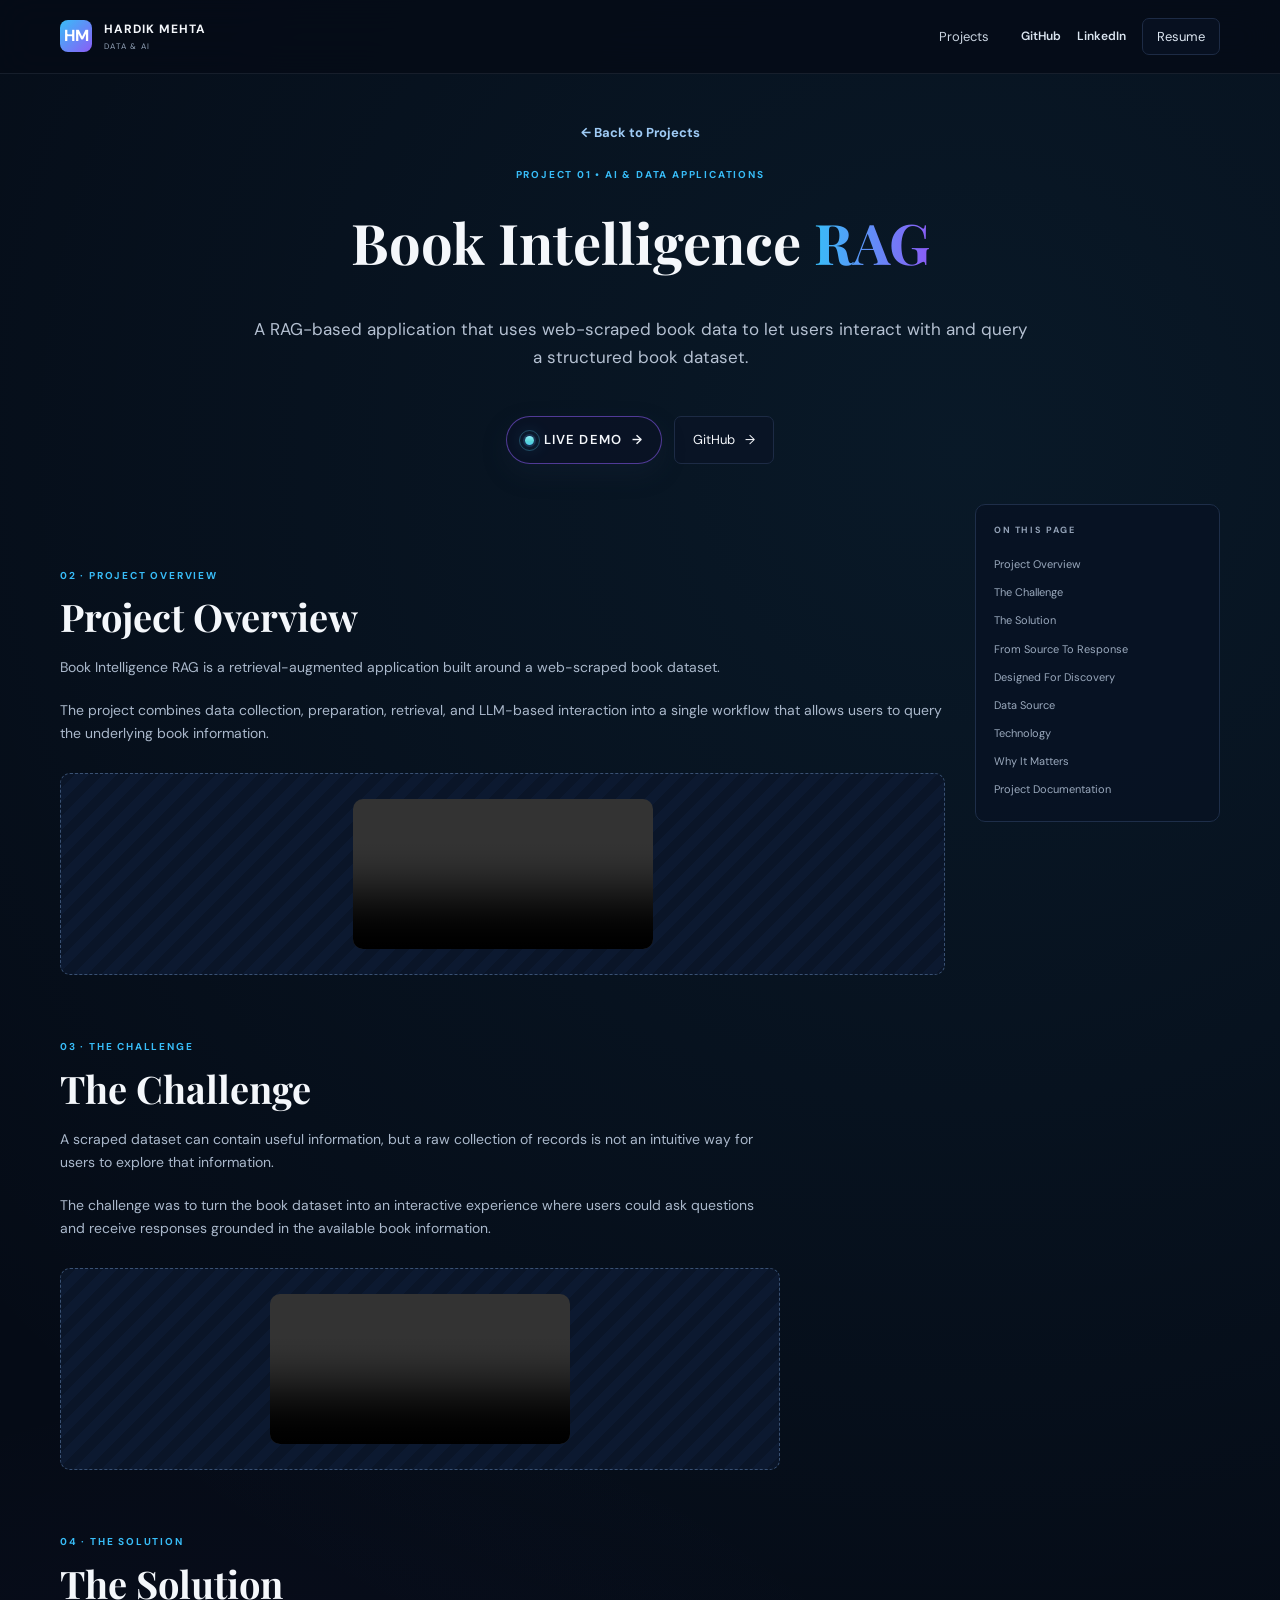
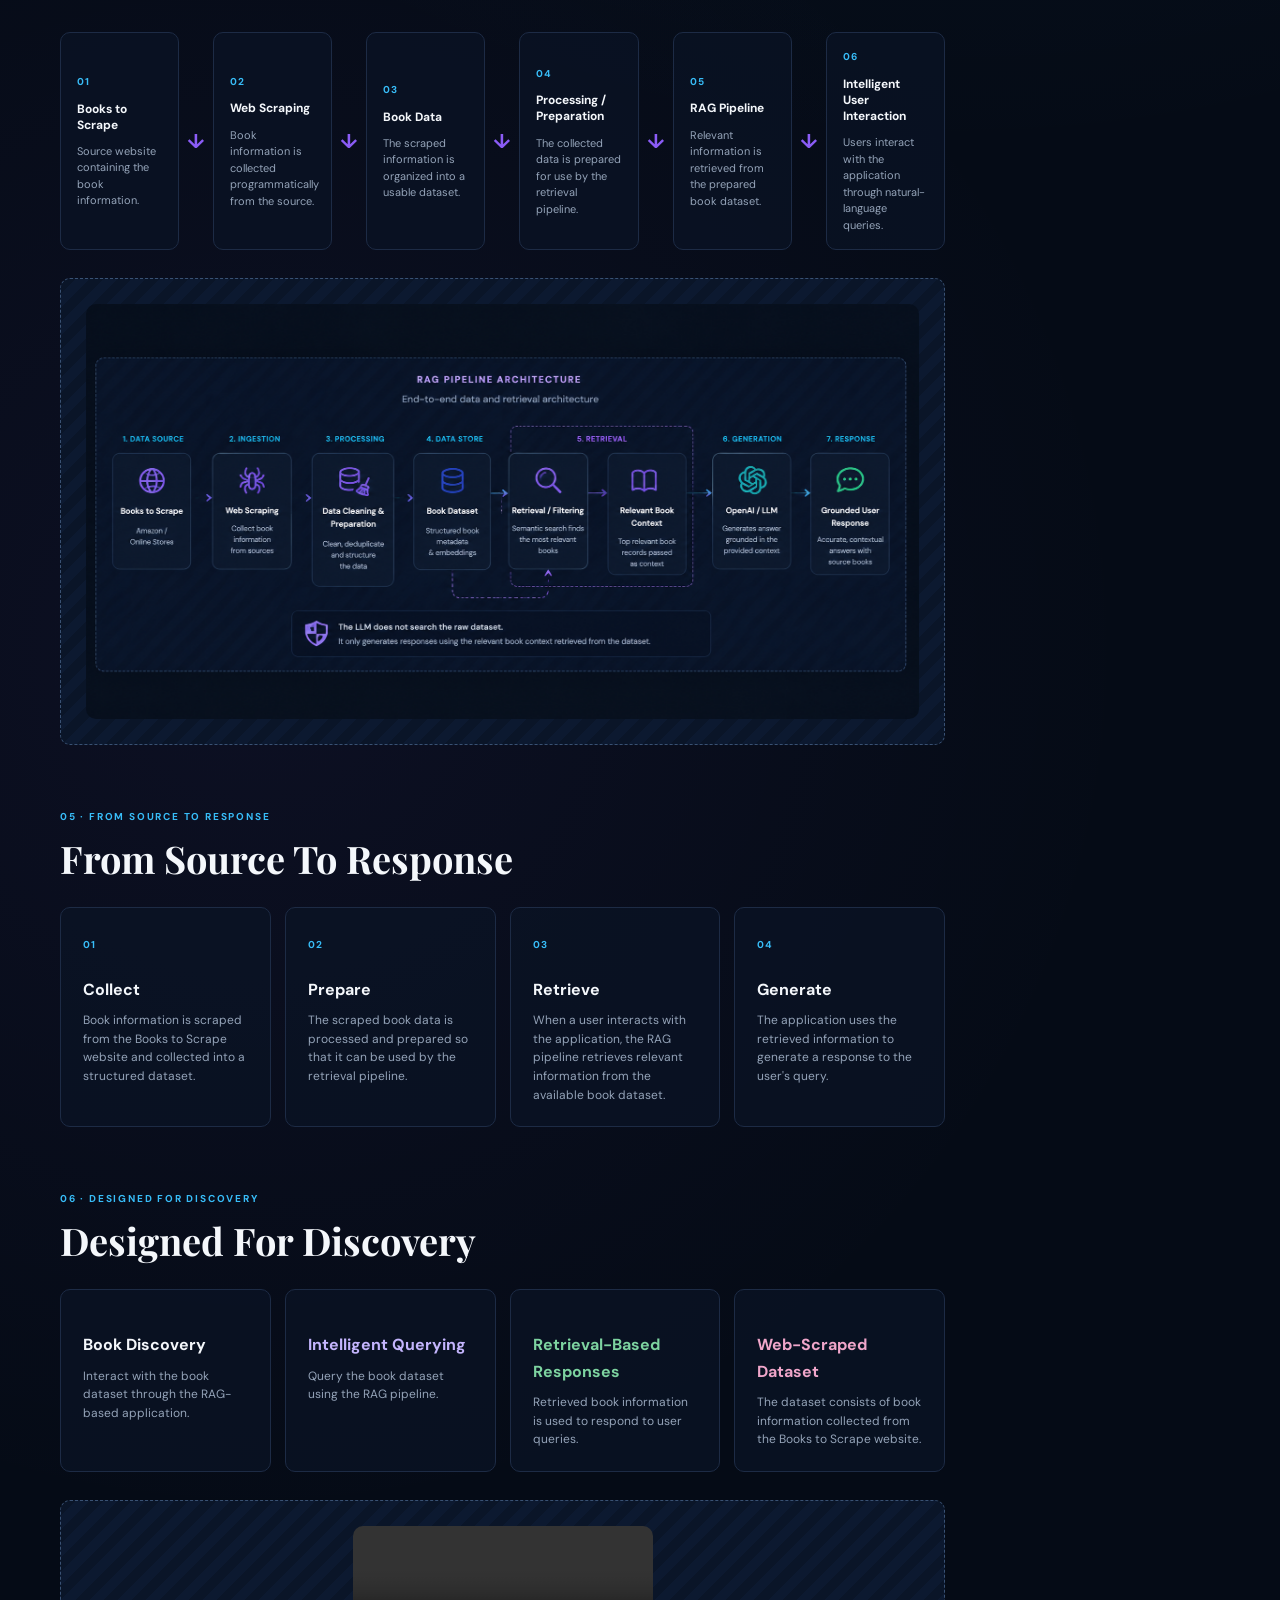
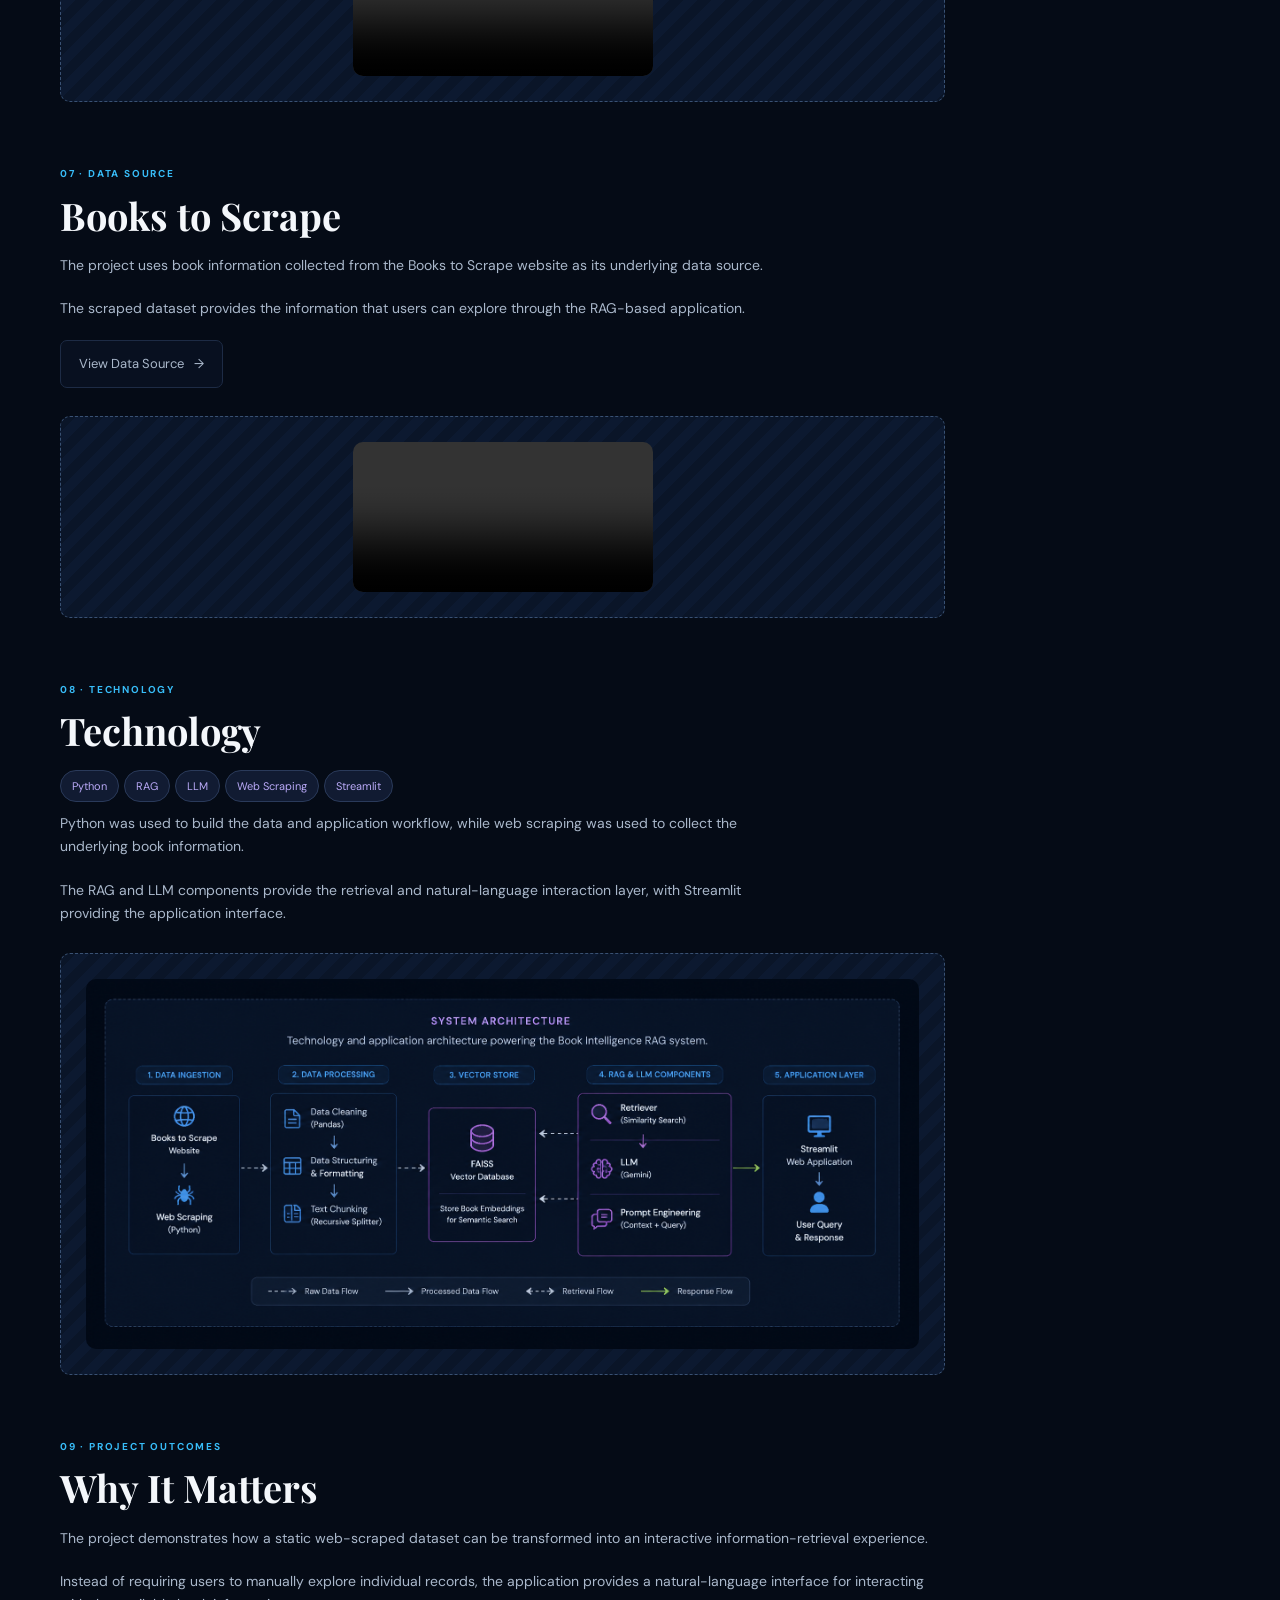
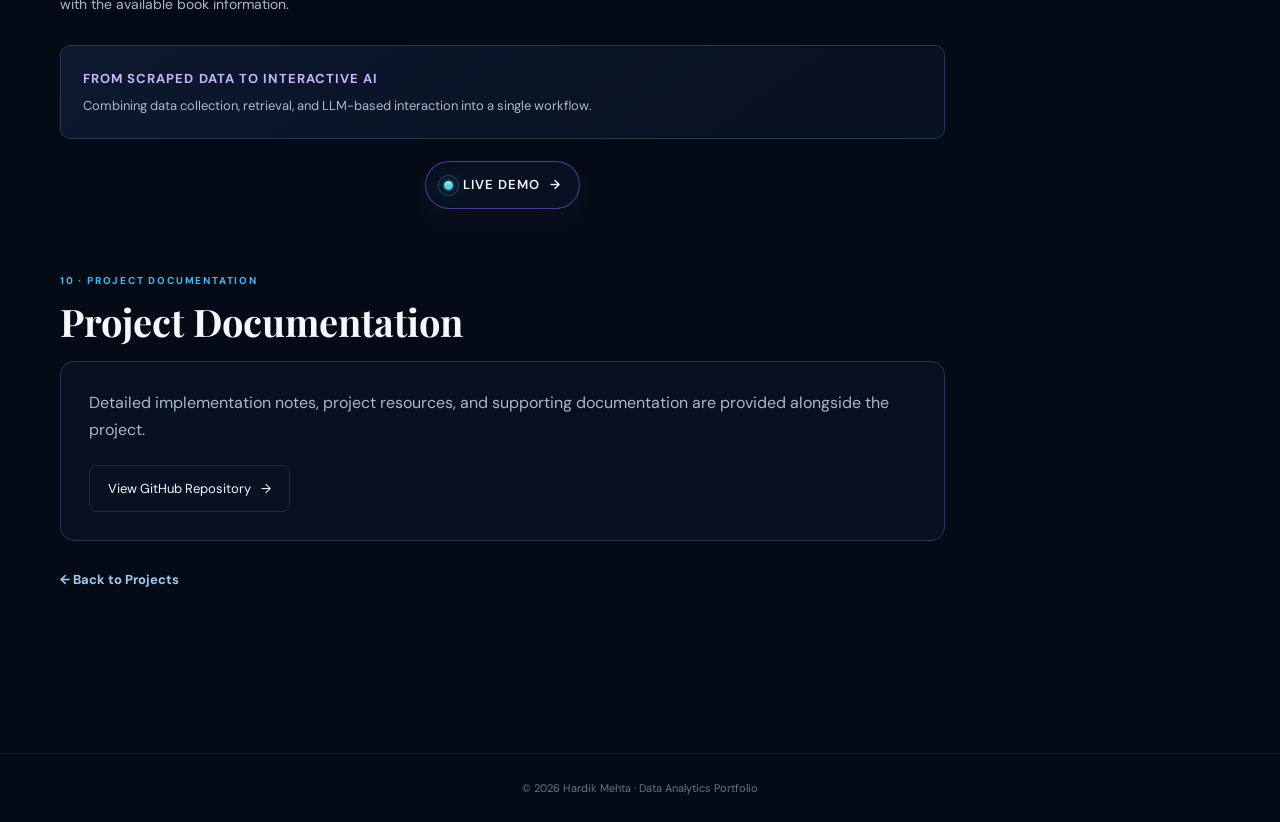
==== commit a37c4c65: "Finishing touches" ====
--- a/projects/book-rag/index.html
+++ b/projects/book-rag/index.html
@@ -18,6 +18,8 @@
     .rag-callout strong, .rag-callout span { display:block; }
     .rag-callout strong { color:#c4b5fd; font-size:13px; letter-spacing:.08em; }
     .rag-callout span { margin-top:6px; color:#aab8cb; font-size:13px; }
+    .rag-page .rag-two-column { display:block; }
+    .rag-page .rag-two-column > div:first-child { margin-bottom:18px; }
   </style>
 </head>
 <body class="rag-layout">
@@ -61,8 +63,6 @@
 
     <section class="section-shell case-study-grid">
       <article class="case-study-main">
-        <section id="presentation" class="rag-section"><p class="eyebrow">01 · PRESENTATION</p><h2>Project Presentation</h2><div class="rag-placeholder-card"><div class="rag-presentation-viewer" role="region" aria-label="Project presentation viewer"><p>Project presentation will be embedded here.</p></div></div></section>
-
         <section id="overview" class="rag-two-column rag-section"><div><p class="eyebrow">02 · PROJECT OVERVIEW</p><h2>Project Overview</h2></div><div class="rag-copy"><p>Book Intelligence RAG is a retrieval-augmented application built around a web-scraped book dataset.</p><p>The project combines data collection, preparation, retrieval, and LLM-based interaction into a single workflow that allows users to query the underlying book information.</p><div class="rag-visual-placeholder"><video src="../../assets/Challenge_Rag.mp4" autoplay muted loop playsinline controls style="width:100%; height:100%; object-fit:cover; border-radius:inherit; display:block;"></video></div></div></section>
 
         <section id="challenge" class="rag-section rag-narrow-section"><p class="eyebrow">03 · THE CHALLENGE</p><h2>The Challenge</h2><div class="rag-copy"><p>A scraped dataset can contain useful information, but a raw collection of records is not an intuitive way for users to explore that information.</p><p>The challenge was to turn the book dataset into an interactive experience where users could ask questions and receive responses grounded in the available book information.</p><div class="rag-visual-placeholder"><video src="../../assets/Challenge2.mp4" autoplay muted loop playsinline controls style="width:100%; height:100%; object-fit:cover; border-radius:inherit; display:block;"></video></div></div></div></section>
@@ -84,7 +84,7 @@
         <a class="back-projects" href="../../index.html#projects">← Back to Projects</a>
       </article>
       <aside class="project-sidebar case-study-sidebar">
-        <div class="side-card"><p class="eyebrow">ON THIS PAGE</p><a href="#presentation">Presentation</a><a href="#overview">Project Overview</a><a href="#challenge">The Challenge</a><a href="#solution">The Solution</a><a href="#how-it-works">From Source To Response</a><a href="#features">Designed For Discovery</a><a href="#data-source">Data Source</a><a href="#technology">Technology</a><a href="#outcomes">Why It Matters</a><a href="#documentation">Project Documentation</a></div>
+        <div class="side-card"><p class="eyebrow">ON THIS PAGE</p><a href="#overview">Project Overview</a><a href="#challenge">The Challenge</a><a href="#solution">The Solution</a><a href="#how-it-works">From Source To Response</a><a href="#features">Designed For Discovery</a><a href="#data-source">Data Source</a><a href="#technology">Technology</a><a href="#outcomes">Why It Matters</a><a href="#documentation">Project Documentation</a></div>
       </aside>
     </section>
   </main>
--- a/styles.css
+++ b/styles.css
@@ -256,13 +256,6 @@
 #documentation .rag-placeholder-card { background:rgba(8,18,35,.76); }
 .rag-placeholder-card h2 { margin:0 0 12px; }
 .rag-placeholder-card p:not(.eyebrow) { color:#aab8cb; margin:0 0 22px; }
-.rag-presentation-viewer {
-  width:100%; aspect-ratio:16 / 9; display:grid; place-items:center; padding:24px;
-  border:1px dashed #395173; border-radius:10px;
-  background:repeating-linear-gradient(135deg,#0a1528,#0a1528 10px,#0c1930 10px,#0c1930 20px);
-  color:#8fa2bb; text-align:center;
-}
-.rag-presentation-viewer p { margin:0 !important; }
 .project-layout { display:grid; grid-template-columns:minmax(0,1fr) 245px; gap:30px; align-items:start; }
 .project-main { min-width:0; }
 .case-study-grid { display:grid; grid-template-columns:minmax(0,1fr) 245px; gap:30px; align-items:start; padding-bottom:80px; }
@@ -275,19 +268,6 @@
 .back-projects { display:inline-flex; margin-top:28px; color:#9fcbf5; font-size:13px; font-weight:700; }
 .back-projects:hover { color:#fff; }
 .content-label { color:var(--blue); font-size:10px; font-weight:700; letter-spacing:.16em; margin:10px 0 14px; }
-.presentation-viewer { display:grid; grid-template-columns:150px 1fr; border:1px solid #223453; border-radius:12px; overflow:hidden; background:#081224; box-shadow:var(--shadow); }
-.slide-list { padding:12px; border-right:1px solid #1c2c47; background:#091426; display:grid; align-content:start; gap:7px; }
-.slide { border:1px solid #1c2c47; border-radius:6px; background:#0d1a30; color:#cbd5e1; text-align:left; padding:8px; cursor:pointer; font-size:10px; }
-.slide span { display:block; color:#94a3b8; margin-top:2px; }
-.slide.active { border-color:var(--purple); box-shadow:0 0 18px rgba(139,92,246,.16); }
-.slide-stage { min-height:500px; padding:45px; position:relative; background:radial-gradient(circle at 75% 25%,rgba(139,92,246,.16),transparent 30%),#091325; }
-.slide-number { font-size:48px; font-weight:800; color:#9b5cf6; opacity:.9; }
-.slide-stage h2 { font-size:35px; max-width:520px; margin:5px 0 18px; }
-.slide-stage p:not(.eyebrow) { color:#aab8cb; max-width:540px; }
-.slide-visual { position:absolute; right:45px; bottom:100px; width:220px; height:145px; display:grid; place-items:center; border:1px solid #34466a; border-radius:12px; background:linear-gradient(145deg,#121e38,#0c1425); color:#9f7aea; text-align:center; font-size:14px; box-shadow:0 0 50px rgba(139,92,246,.12); }
-.viewer-controls { position:absolute; left:45px; right:45px; bottom:22px; display:flex; align-items:center; gap:8px; }
-.viewer-controls button { width:30px; height:30px; border:1px solid #283a59; background:#0c1930; color:#fff; border-radius:6px; cursor:pointer; }
-.viewer-controls span { margin-left:auto; color:#8ea0b8; font-size:11px; }
 .dashboard-cta { display:flex; align-items:center; justify-content:space-between; gap:24px; margin-top:22px; padding:20px 22px; border:1px solid #223453; border-radius:10px; background:rgba(10,19,37,.7); }
 .dashboard-cta .eyebrow { margin-bottom:5px; }
 .dashboard-cta h2 { margin:0; font-family:"DM Sans",sans-serif; font-size:18px; }
@@ -370,13 +350,6 @@
   .case-study-grid { grid-template-columns:1fr; }
   .project-sidebar { display:none; }
   .project-hero h1 { font-size:42px; }
-  .presentation-viewer { grid-template-columns:1fr; }
-  .slide-list { grid-template-columns:repeat(4,1fr); border-right:0; border-bottom:1px solid #1c2c47; }
-  .slide { text-align:center; }
-  .slide span { display:none; }
-  .slide-stage { min-height:470px; padding:28px; }
-  .slide-visual { position:relative; right:auto; bottom:auto; width:100%; margin-top:35px; }
-  .viewer-controls { left:28px; right:28px; }
   .dashboard-cta { align-items:flex-start; flex-direction:column; }
   .readme-card { padding:24px; }
   .result-grid { grid-template-columns:1fr; }
